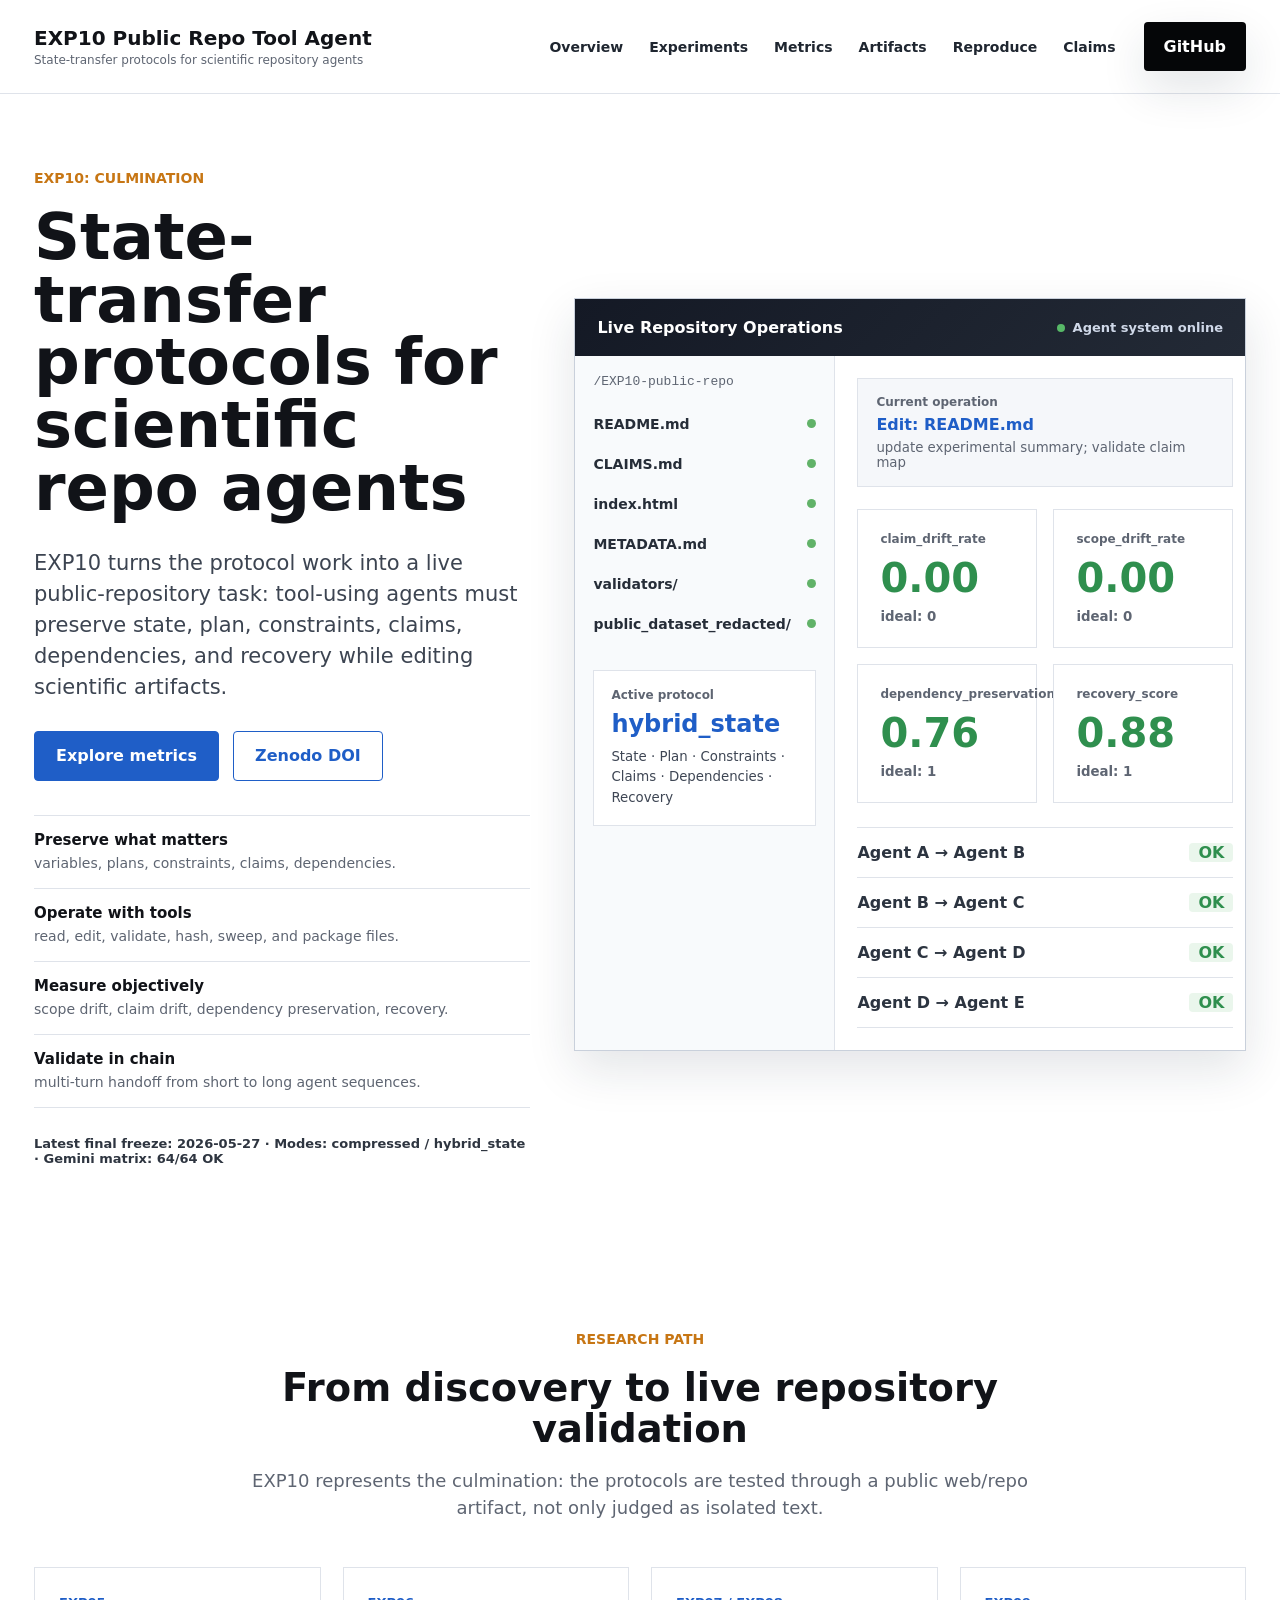
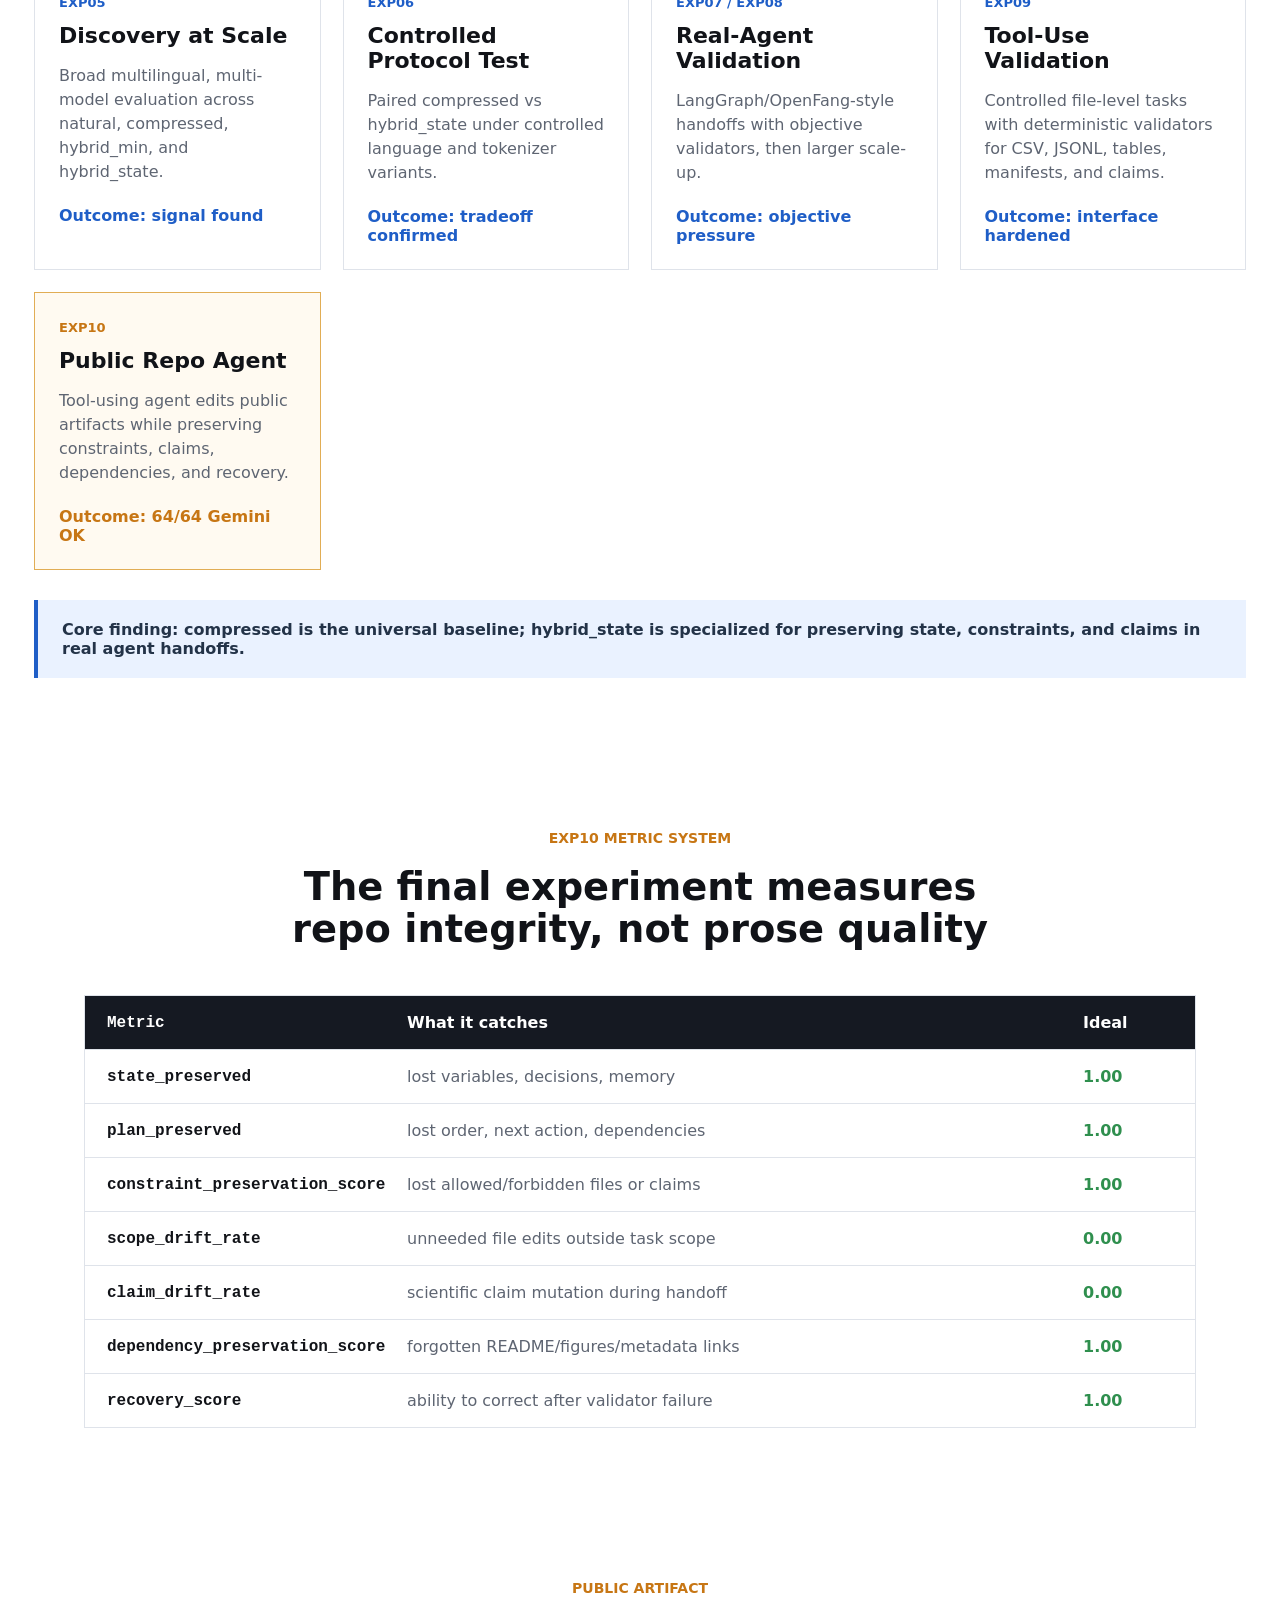
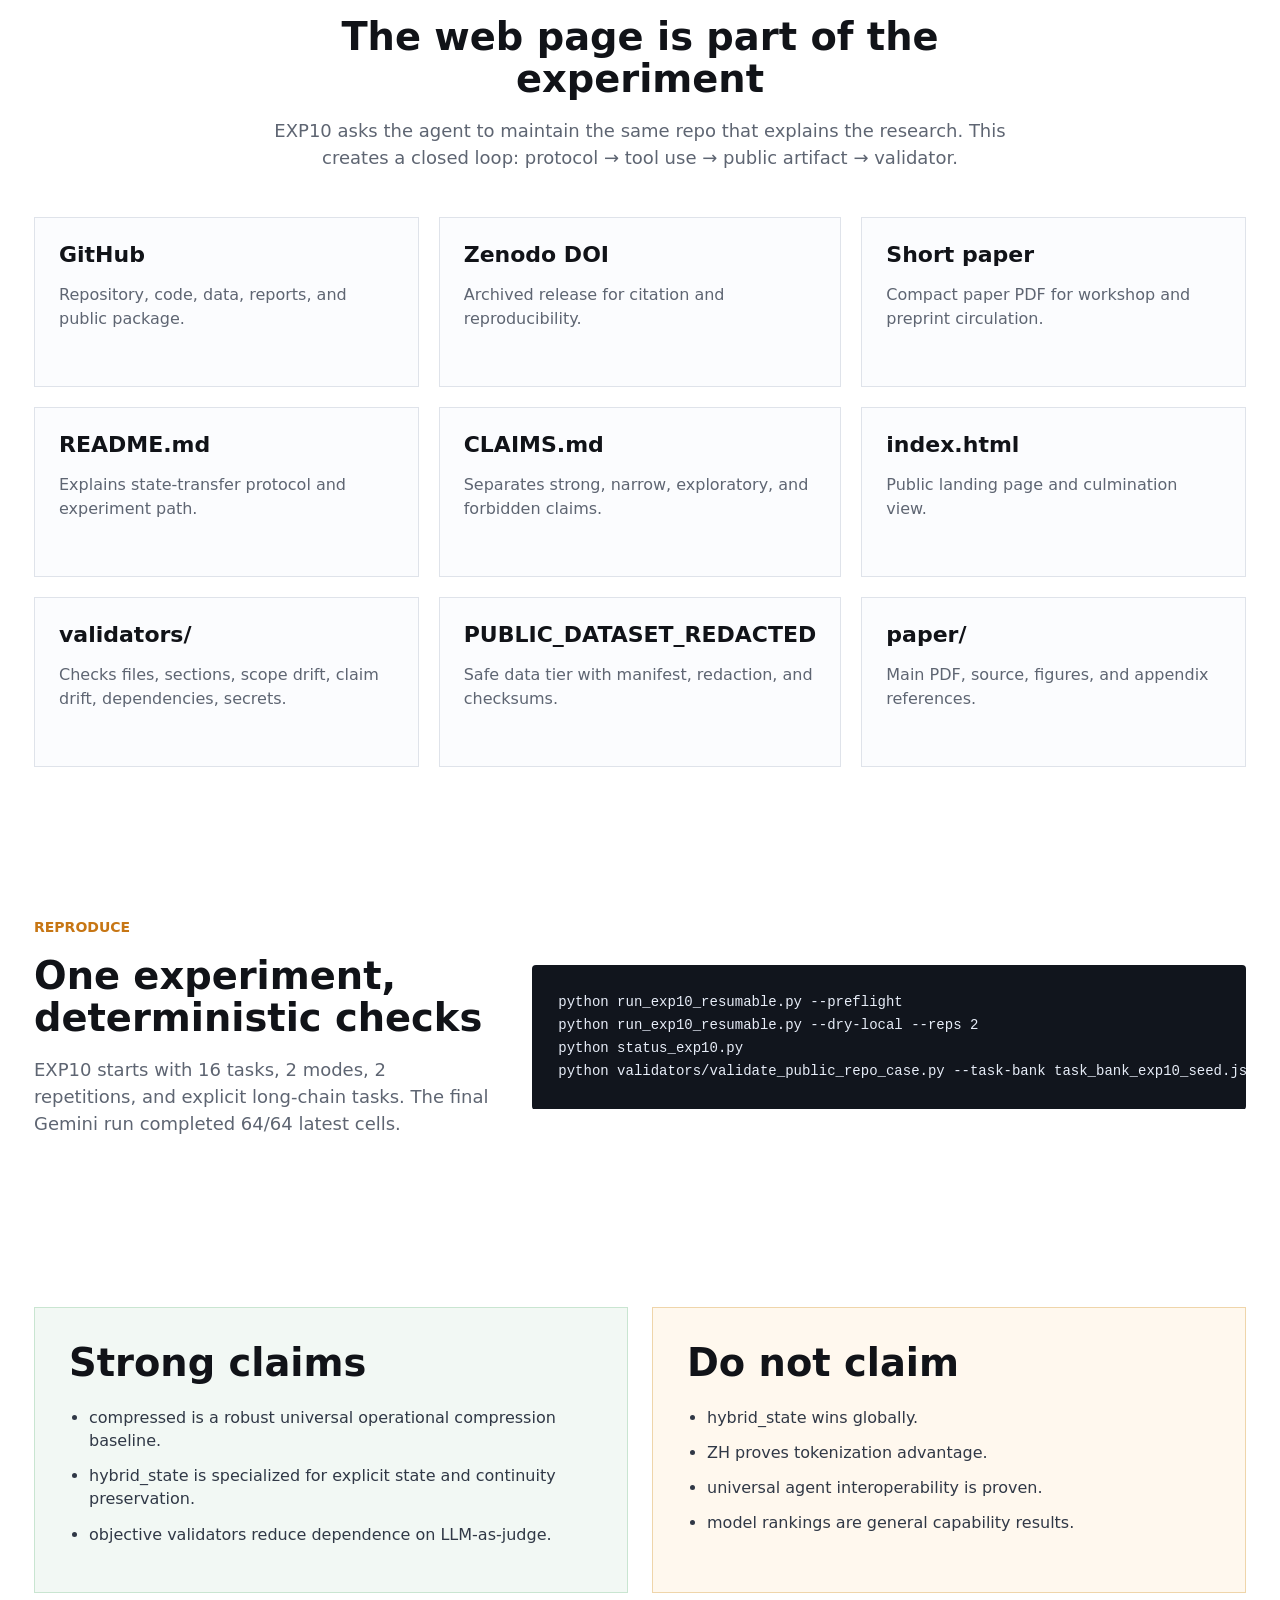
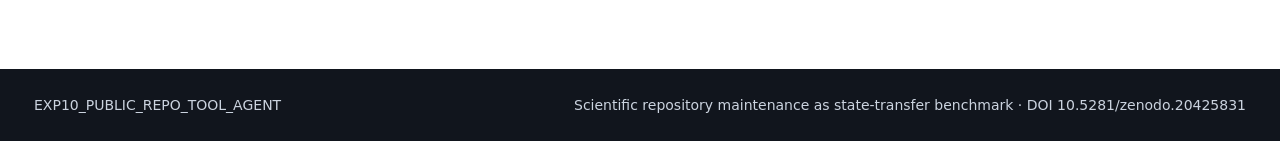
==== docs/index.html @ b6606374 "docs: publish EXP10 landing page" ====
﻿<!doctype html>
<html lang="en">
<head>
  <meta charset="utf-8">
  <meta name="viewport" content="width=device-width, initial-scale=1">
  <title>State-Transfer Protocols · EXP10</title>
  <link rel="stylesheet" href="styles.css">
</head>
<body>
  <header class="topbar">
    <a class="brand" href="#overview" aria-label="EXP10 home">
      <span class="brand-title">EXP10 Public Repo Tool Agent</span>
      <span class="brand-subtitle">State-transfer protocols for scientific repository agents</span>
    </a>
    <nav class="nav" aria-label="Main navigation">
      <a href="#overview">Overview</a>
      <a href="#experiments">Experiments</a>
      <a href="#metrics">Metrics</a>
      <a href="#artifacts">Artifacts</a>
      <a href="#reproduce">Reproduce</a>
      <a href="#claims">Claims</a>
    </nav>
    <a class="repo-link" href="https://github.com/DaosPath/state-transfer-protocols">GitHub</a>
  </header>

  <main>
    <section id="overview" class="hero section">
      <div class="hero-copy">
        <p class="section-label">EXP10: culmination</p>
        <h1>State-transfer protocols for scientific repo agents</h1>
        <p class="lead">
          EXP10 turns the protocol work into a live public-repository task:
          tool-using agents must preserve state, plan, constraints, claims,
          dependencies, and recovery while editing scientific artifacts.
        </p>
        <div class="hero-actions">
          <a class="button primary" href="#metrics">Explore metrics</a>
          <a class="button secondary" href="https://doi.org/10.5281/zenodo.20425831">Zenodo DOI</a>
        </div>
        <ul class="proof-list">
          <li><strong>Preserve what matters</strong><span>variables, plans, constraints, claims, dependencies.</span></li>
          <li><strong>Operate with tools</strong><span>read, edit, validate, hash, sweep, and package files.</span></li>
          <li><strong>Measure objectively</strong><span>scope drift, claim drift, dependency preservation, recovery.</span></li>
          <li><strong>Validate in chain</strong><span>multi-turn handoff from short to long agent sequences.</span></li>
        </ul>
        <p class="run-line">Latest final freeze: 2026-05-27 · Modes: compressed / hybrid_state · Gemini matrix: 64/64 OK</p>
      </div>

      <aside class="ops-panel" aria-label="Live repository operations summary">
        <div class="ops-header">
          <span>Live Repository Operations</span>
          <span class="status-dot">Agent system online</span>
        </div>
        <div class="ops-grid">
          <div class="file-tree">
            <p class="tree-root">/EXP10-public-repo</p>
            <ul>
              <li><span>README.md</span><i></i></li>
              <li><span>CLAIMS.md</span><i></i></li>
              <li><span>index.html</span><i></i></li>
              <li><span>METADATA.md</span><i></i></li>
              <li><span>validators/</span><i></i></li>
              <li><span>public_dataset_redacted/</span><i></i></li>
            </ul>
            <div class="protocol-card">
              <span>Active protocol</span>
              <strong>hybrid_state</strong>
              <small>State · Plan · Constraints · Claims · Dependencies · Recovery</small>
            </div>
          </div>
          <div class="operation-feed">
            <div class="current-op">
              <span>Current operation</span>
              <strong>Edit: README.md</strong>
              <small>update experimental summary; validate claim map</small>
            </div>
            <div class="metric-grid">
              <article>
                <span>claim_drift_rate</span>
                <strong>0.00</strong>
                <small>ideal: 0</small>
              </article>
              <article>
                <span>scope_drift_rate</span>
                <strong>0.00</strong>
                <small>ideal: 0</small>
              </article>
              <article>
                <span>dependency_preservation</span>
                <strong>0.76</strong>
                <small>ideal: 1</small>
              </article>
              <article>
                <span>recovery_score</span>
                <strong>0.88</strong>
                <small>ideal: 1</small>
              </article>
            </div>
            <div class="handoff-list">
              <div><span>Agent A → Agent B</span><b>OK</b></div>
              <div><span>Agent B → Agent C</span><b>OK</b></div>
              <div><span>Agent C → Agent D</span><b>OK</b></div>
              <div><span>Agent D → Agent E</span><b>OK</b></div>
            </div>
          </div>
        </div>
      </aside>
    </section>

    <section id="experiments" class="section journey">
      <div class="section-heading">
        <p class="section-label">Research path</p>
        <h2>From discovery to live repository validation</h2>
        <p>EXP10 represents the culmination: the protocols are tested through a public web/repo artifact, not only judged as isolated text.</p>
      </div>
      <div class="timeline">
        <article>
          <span>EXP05</span>
          <h3>Discovery at Scale</h3>
          <p>Broad multilingual, multi-model evaluation across natural, compressed, hybrid_min, and hybrid_state.</p>
          <strong>Outcome: signal found</strong>
        </article>
        <article>
          <span>EXP06</span>
          <h3>Controlled Protocol Test</h3>
          <p>Paired compressed vs hybrid_state under controlled language and tokenizer variants.</p>
          <strong>Outcome: tradeoff confirmed</strong>
        </article>
        <article>
          <span>EXP07 / EXP08</span>
          <h3>Real-Agent Validation</h3>
          <p>LangGraph/OpenFang-style handoffs with objective validators, then larger scale-up.</p>
          <strong>Outcome: objective pressure</strong>
        </article>
        <article>
          <span>EXP09</span>
          <h3>Tool-Use Validation</h3>
          <p>Controlled file-level tasks with deterministic validators for CSV, JSONL, tables, manifests, and claims.</p>
          <strong>Outcome: interface hardened</strong>
        </article>
        <article class="highlight">
          <span>EXP10</span>
          <h3>Public Repo Agent</h3>
          <p>Tool-using agent edits public artifacts while preserving constraints, claims, dependencies, and recovery.</p>
          <strong>Outcome: 64/64 Gemini OK</strong>
        </article>
      </div>
      <p class="core-finding">Core finding: compressed is the universal baseline; hybrid_state is specialized for preserving state, constraints, and claims in real agent handoffs.</p>
    </section>

    <section id="metrics" class="section metrics-section">
      <div class="section-heading narrow">
        <p class="section-label">EXP10 metric system</p>
        <h2>The final experiment measures repo integrity, not prose quality</h2>
      </div>
      <div class="metrics-table" role="table" aria-label="EXP10 metrics">
        <div class="row header" role="row">
          <span>Metric</span><span>What it catches</span><span>Ideal</span>
        </div>
        <div class="row"><span>state_preserved</span><span>lost variables, decisions, memory</span><span>1.00</span></div>
        <div class="row"><span>plan_preserved</span><span>lost order, next action, dependencies</span><span>1.00</span></div>
        <div class="row"><span>constraint_preservation_score</span><span>lost allowed/forbidden files or claims</span><span>1.00</span></div>
        <div class="row"><span>scope_drift_rate</span><span>unneeded file edits outside task scope</span><span>0.00</span></div>
        <div class="row"><span>claim_drift_rate</span><span>scientific claim mutation during handoff</span><span>0.00</span></div>
        <div class="row"><span>dependency_preservation_score</span><span>forgotten README/figures/metadata links</span><span>1.00</span></div>
        <div class="row"><span>recovery_score</span><span>ability to correct after validator failure</span><span>1.00</span></div>
      </div>
    </section>

    <section id="artifacts" class="section artifacts">
      <div class="section-heading narrow">
        <p class="section-label">Public artifact</p>
        <h2>The web page is part of the experiment</h2>
        <p>EXP10 asks the agent to maintain the same repo that explains the research. This creates a closed loop: protocol → tool use → public artifact → validator.</p>
      </div>
      <div class="artifact-grid">
        <article><h3>GitHub</h3><p><a href="https://github.com/DaosPath/state-transfer-protocols">Repository, code, data, reports, and public package.</a></p></article>
        <article><h3>Zenodo DOI</h3><p><a href="https://doi.org/10.5281/zenodo.20425831">Archived release for citation and reproducibility.</a></p></article>
        <article><h3>Short paper</h3><p><a href="https://github.com/DaosPath/state-transfer-protocols/blob/main/paper_short/state_transfer_protocols_short_paper.pdf">Compact paper PDF for workshop and preprint circulation.</a></p></article>
        <article><h3>README.md</h3><p>Explains state-transfer protocol and experiment path.</p></article>
        <article><h3>CLAIMS.md</h3><p>Separates strong, narrow, exploratory, and forbidden claims.</p></article>
        <article><h3>index.html</h3><p>Public landing page and culmination view.</p></article>
        <article><h3>validators/</h3><p>Checks files, sections, scope drift, claim drift, dependencies, secrets.</p></article>
        <article><h3>PUBLIC_DATASET_REDACTED</h3><p>Safe data tier with manifest, redaction, and checksums.</p></article>
        <article><h3>paper/</h3><p>Main PDF, source, figures, and appendix references.</p></article>
      </div>
    </section>

    <section id="reproduce" class="section reproduce">
      <div>
        <p class="section-label">Reproduce</p>
        <h2>One experiment, deterministic checks</h2>
        <p>EXP10 starts with 16 tasks, 2 modes, 2 repetitions, and explicit long-chain tasks. The final Gemini run completed 64/64 latest cells.</p>
      </div>
      <pre><code>python run_exp10_resumable.py --preflight
python run_exp10_resumable.py --dry-local --reps 2
python status_exp10.py
python validators/validate_public_repo_case.py --task-bank task_bank_exp10_seed.jsonl --task-id T001 --repo workspace_runs/T001__hybrid_state__rep1</code></pre>
    </section>

    <section id="claims" class="section claims">
      <div class="claim-column strong">
        <h2>Strong claims</h2>
        <ul>
          <li>compressed is a robust universal operational compression baseline.</li>
          <li>hybrid_state is specialized for explicit state and continuity preservation.</li>
          <li>objective validators reduce dependence on LLM-as-judge.</li>
        </ul>
      </div>
      <div class="claim-column careful">
        <h2>Do not claim</h2>
        <ul>
          <li>hybrid_state wins globally.</li>
          <li>ZH proves tokenization advantage.</li>
          <li>universal agent interoperability is proven.</li>
          <li>model rankings are general capability results.</li>
        </ul>
      </div>
    </section>
  </main>

  <footer class="footer">
    <span>EXP10_PUBLIC_REPO_TOOL_AGENT</span>
    <span>Scientific repository maintenance as state-transfer benchmark · DOI 10.5281/zenodo.20425831</span>
  </footer>
</body>
</html>
---- docs/styles.css ----
:root {
  --bg: #ffffff;
  --ink: #111318;
  --muted: #5e6572;
  --line: #dfe3ea;
  --soft: #f5f7fa;
  --blue: #1f5ec7;
  --blue-soft: #eaf2ff;
  --green: #2f8f4e;
  --amber: #c77614;
  --dark: #151922;
  --shadow: 0 18px 45px rgba(28, 39, 58, .12);
}

* { box-sizing: border-box; }

html { scroll-behavior: smooth; }

body {
  margin: 0;
  color: var(--ink);
  background: var(--bg);
  font-family: Inter, ui-sans-serif, system-ui, -apple-system, BlinkMacSystemFont, "Segoe UI", sans-serif;
}

a { color: inherit; text-decoration: none; }

.topbar {
  position: sticky;
  top: 0;
  z-index: 20;
  display: flex;
  align-items: center;
  gap: 28px;
  min-height: 74px;
  padding: 14px 34px;
  background: rgba(255, 255, 255, .94);
  border-bottom: 1px solid var(--line);
  backdrop-filter: blur(16px);
}

.brand { min-width: 310px; }
.brand-title { display: block; font-weight: 800; font-size: 20px; letter-spacing: 0; }
.brand-subtitle { display: block; color: var(--muted); font-size: 12px; margin-top: 3px; }

.nav {
  display: flex;
  gap: 26px;
  align-items: center;
  margin-left: auto;
  color: #1f2630;
  font-size: 14px;
  font-weight: 650;
}

.nav a { padding: 25px 0 22px; border-bottom: 2px solid transparent; }
.nav a:hover { color: var(--blue); border-bottom-color: var(--blue); }

.repo-link {
  padding: 15px 20px;
  background: #050608;
  color: #fff;
  font-weight: 750;
  border-radius: 4px;
  box-shadow: var(--shadow);
}

.section {
  padding: 76px 34px;
  max-width: 1480px;
  margin: 0 auto;
}

.hero {
  display: grid;
  grid-template-columns: minmax(360px, .85fr) minmax(620px, 1.15fr);
  gap: 44px;
  align-items: center;
  min-height: calc(100vh - 74px);
}

.section-label {
  margin: 0 0 20px;
  color: var(--amber);
  text-transform: uppercase;
  font-size: 14px;
  font-weight: 850;
}

h1, h2, h3, p { letter-spacing: 0; }

h1 {
  margin: 0;
  max-width: 650px;
  font-size: clamp(44px, 5vw, 76px);
  line-height: .98;
  font-weight: 880;
}

h2 {
  margin: 0;
  font-size: clamp(31px, 3vw, 46px);
  line-height: 1.08;
}

h3 { margin: 0; font-size: 22px; }

.lead {
  max-width: 680px;
  margin: 28px 0 28px;
  font-size: 21px;
  line-height: 1.48;
  color: #3c4451;
}

.lead strong, .lead a { color: var(--blue); }

.hero-actions { display: flex; gap: 14px; flex-wrap: wrap; margin-bottom: 34px; }

.button {
  display: inline-flex;
  min-height: 50px;
  align-items: center;
  justify-content: center;
  padding: 0 21px;
  border-radius: 4px;
  font-weight: 800;
  border: 1px solid var(--blue);
}

.button.primary { background: var(--blue); color: white; }
.button.secondary { background: white; color: var(--blue); }

.proof-list {
  list-style: none;
  padding: 0;
  margin: 0;
  max-width: 580px;
  border-top: 1px solid var(--line);
}

.proof-list li {
  display: grid;
  gap: 5px;
  padding: 15px 0;
  border-bottom: 1px solid var(--line);
}

.proof-list strong { font-size: 15px; }
.proof-list span { color: var(--muted); font-size: 14px; line-height: 1.35; }

.run-line { margin-top: 28px; color: #2e3540; font-size: 13px; font-weight: 700; }

.ops-panel {
  border: 1px solid #c9d0db;
  background: white;
  box-shadow: var(--shadow);
}

.ops-header {
  display: flex;
  align-items: center;
  justify-content: space-between;
  padding: 19px 22px;
  background: linear-gradient(135deg, #141925, #232a36);
  color: white;
  font-weight: 800;
}

.status-dot {
  position: relative;
  color: #cfd8e8;
  font-size: 13px;
  font-weight: 650;
}

.status-dot::before {
  content: "";
  display: inline-block;
  width: 8px;
  height: 8px;
  margin-right: 8px;
  border-radius: 50%;
  background: #57b867;
}

.ops-grid {
  display: grid;
  grid-template-columns: 260px 1fr;
  min-height: 650px;
}

.file-tree {
  padding: 18px;
  background: #f8fafc;
  border-right: 1px solid var(--line);
}

.tree-root { margin: 0 0 15px; color: var(--muted); font-family: ui-monospace, SFMono-Regular, Consolas, monospace; font-size: 13px; }

.file-tree ul { list-style: none; padding: 0; margin: 0; }
.file-tree li {
  display: flex;
  justify-content: space-between;
  align-items: center;
  padding: 12px 0;
  color: #262d38;
  font-weight: 700;
  font-size: 14px;
}

.file-tree i {
  width: 9px;
  height: 9px;
  border-radius: 50%;
  background: #61b268;
}

.protocol-card {
  margin-top: 26px;
  padding: 17px;
  border: 1px solid var(--line);
  background: white;
}

.protocol-card span, .current-op span, .metric-grid span {
  display: block;
  color: var(--muted);
  font-size: 12px;
  font-weight: 800;
}

.protocol-card strong {
  display: block;
  margin: 8px 0;
  color: var(--blue);
  font-size: 24px;
}

.protocol-card small { color: #3e4654; line-height: 1.4; }

.operation-feed { padding: 22px; }

.current-op {
  padding: 16px 18px;
  background: var(--soft);
  border: 1px solid var(--line);
}

.current-op strong { display: block; margin-top: 6px; color: var(--blue); }
.current-op small { display: block; margin-top: 6px; color: var(--muted); }

.metric-grid {
  display: grid;
  grid-template-columns: repeat(2, minmax(180px, 1fr));
  gap: 16px;
  margin-top: 22px;
}

.metric-grid article {
  padding: 22px;
  border: 1px solid var(--line);
  background: white;
}

.metric-grid strong {
  display: block;
  margin: 12px 0 8px;
  color: var(--green);
  font-size: 40px;
  line-height: 1;
}

.metric-grid strong.amber { color: var(--amber); }
.metric-grid small { color: var(--muted); font-weight: 650; }

.handoff-list {
  margin-top: 24px;
  border-top: 1px solid var(--line);
}

.handoff-list div {
  display: flex;
  justify-content: space-between;
  padding: 15px 0;
  border-bottom: 1px solid var(--line);
  color: #2c3440;
  font-weight: 700;
}

.handoff-list b {
  min-width: 44px;
  text-align: center;
  color: var(--green);
  background: #eaf6ec;
  border-radius: 4px;
}

.section-heading {
  max-width: 840px;
  margin: 0 auto 46px;
  text-align: center;
}

.section-heading p:not(.section-label) {
  color: var(--muted);
  font-size: 18px;
  line-height: 1.5;
}

.section-heading.narrow { max-width: 760px; }

.timeline {
  display: grid;
  grid-template-columns: repeat(4, 1fr);
  gap: 22px;
}

.timeline article, .artifact-grid article {
  min-height: 245px;
  padding: 24px;
  border: 1px solid var(--line);
  background: white;
}

.timeline article.highlight {
  border-color: #e1ad55;
  background: #fffaf1;
}

.timeline span {
  color: var(--blue);
  font-size: 13px;
  font-weight: 900;
}

.timeline article.highlight span { color: var(--amber); }
.timeline h3 { margin-top: 12px; }
.timeline p { color: var(--muted); line-height: 1.5; }
.timeline strong { display: block; margin-top: 22px; color: var(--blue); }
.timeline .highlight strong { color: var(--amber); }

.core-finding {
  margin: 30px 0 0;
  padding: 20px 24px;
  background: var(--blue-soft);
  border-left: 4px solid var(--blue);
  color: #233348;
  font-weight: 700;
}

.metrics-section { max-width: 1180px; }

.metrics-table {
  border: 1px solid var(--line);
  background: white;
}

.row {
  display: grid;
  grid-template-columns: 280px 1fr 90px;
  gap: 20px;
  padding: 17px 22px;
  border-bottom: 1px solid var(--line);
  align-items: center;
}

.row:last-child { border-bottom: 0; }
.row.header { background: #151922; color: white; font-weight: 850; }
.row span:first-child { font-family: ui-monospace, SFMono-Regular, Consolas, monospace; font-weight: 800; }
.row:not(.header) span:nth-child(2) { color: var(--muted); }
.row:not(.header) span:last-child { color: var(--green); font-weight: 900; }

.artifact-grid {
  display: grid;
  grid-template-columns: repeat(3, 1fr);
  gap: 20px;
}

.artifact-grid article { min-height: 170px; background: #fbfcfe; }
.artifact-grid p { color: var(--muted); line-height: 1.5; }

.reproduce {
  display: grid;
  grid-template-columns: .78fr 1.22fr;
  gap: 42px;
  align-items: center;
}

.reproduce p:not(.section-label) {
  color: var(--muted);
  font-size: 18px;
  line-height: 1.5;
}

pre {
  margin: 0;
  padding: 26px;
  overflow: auto;
  background: #11151d;
  color: #e7edf8;
  border-radius: 4px;
  font-size: 14px;
  line-height: 1.65;
}

.claims {
  display: grid;
  grid-template-columns: 1fr 1fr;
  gap: 24px;
}

.claim-column {
  padding: 34px;
  border: 1px solid var(--line);
}

.claim-column.strong { background: #f2f8f4; border-color: #c9e5d1; }
.claim-column.careful { background: #fff8ee; border-color: #efd5aa; }

.claim-column ul { margin: 22px 0 0; padding-left: 20px; }
.claim-column li { margin: 12px 0; color: #303846; line-height: 1.45; }

.footer {
  display: flex;
  justify-content: space-between;
  gap: 20px;
  padding: 28px 34px;
  color: #cbd3df;
  background: #11151d;
  font-size: 14px;
}

@media (max-width: 1100px) {
  .nav { display: none; }
  .hero, .reproduce, .claims { grid-template-columns: 1fr; }
  .ops-grid { grid-template-columns: 1fr; }
  .file-tree { border-right: 0; border-bottom: 1px solid var(--line); }
  .timeline, .artifact-grid { grid-template-columns: repeat(2, 1fr); }
}

@media (max-width: 720px) {
  .topbar { align-items: flex-start; padding: 14px 18px; }
  .brand { min-width: 0; }
  .repo-link { display: none; }
  .section { padding: 56px 18px; }
  h1 { font-size: 43px; }
  .lead { font-size: 18px; }
  .metric-grid, .timeline, .artifact-grid { grid-template-columns: 1fr; }
  .row { grid-template-columns: 1fr; gap: 6px; }
  .footer { flex-direction: column; }
}
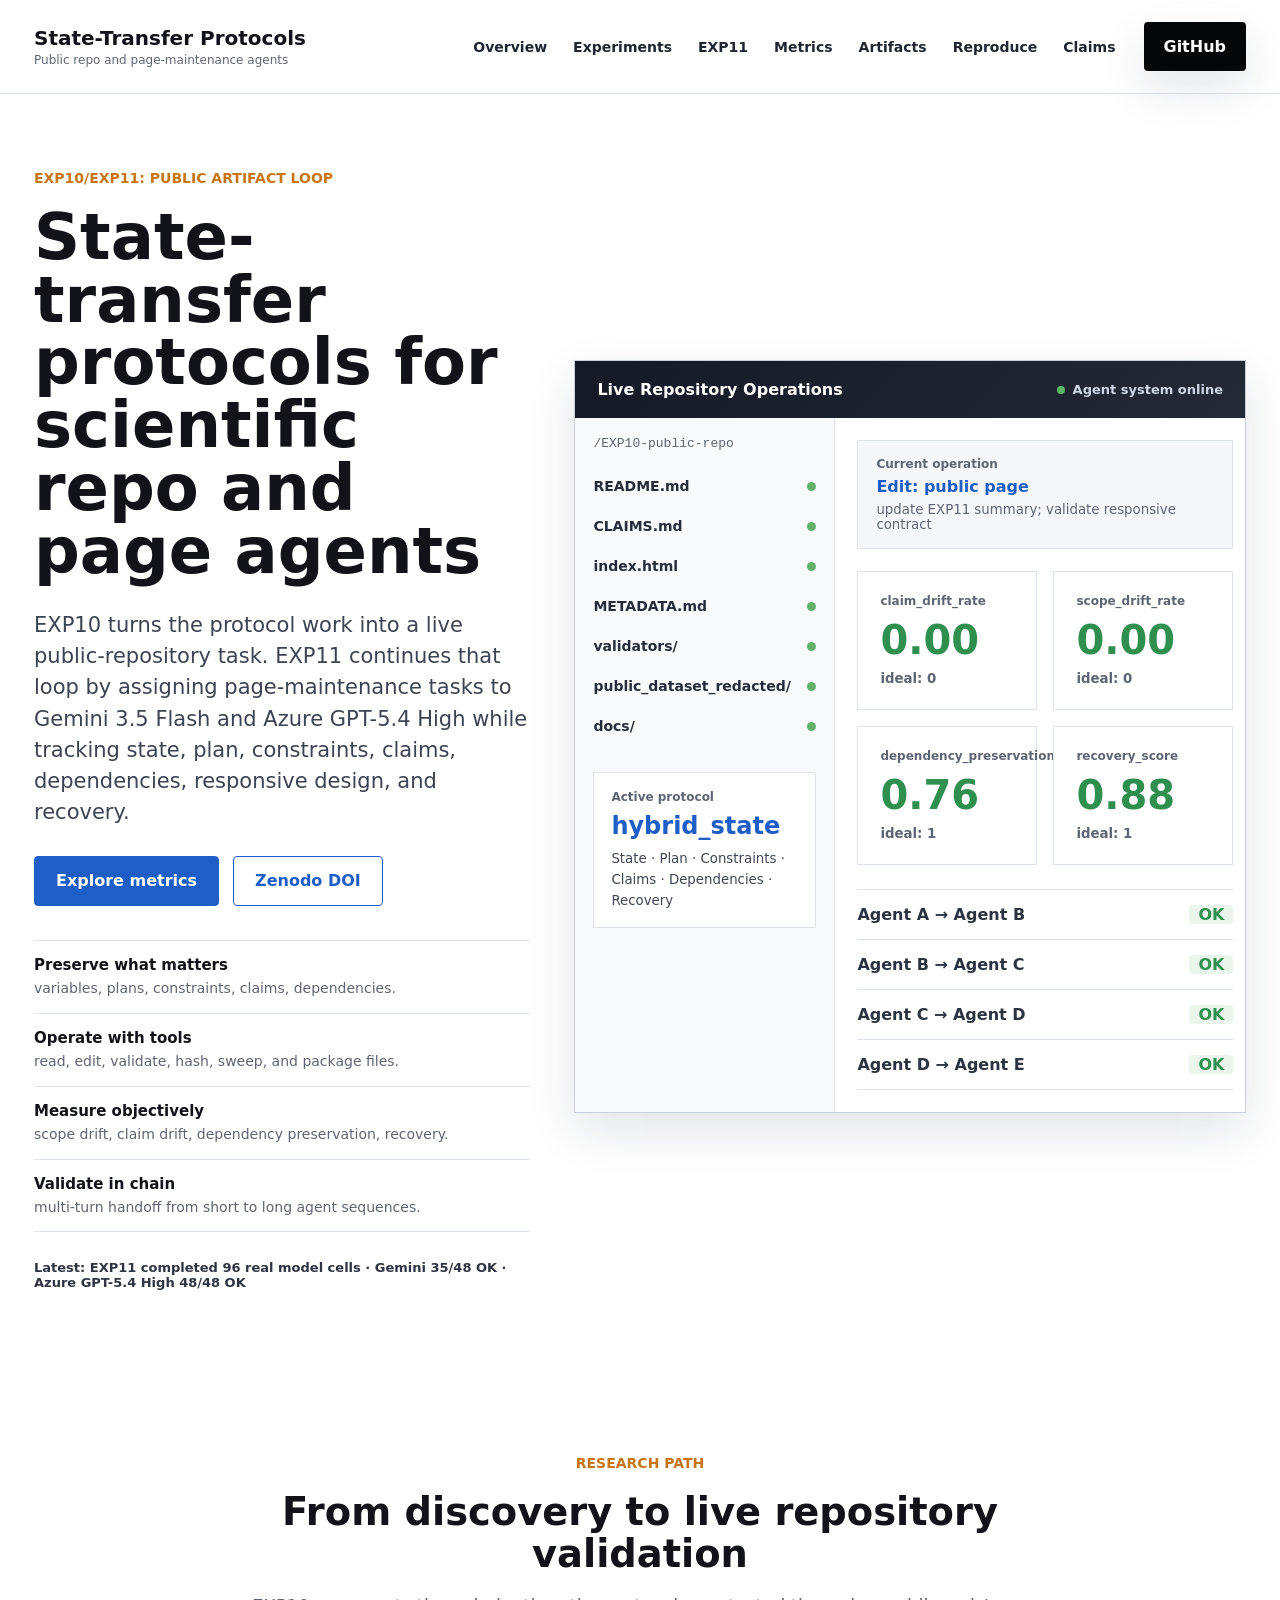
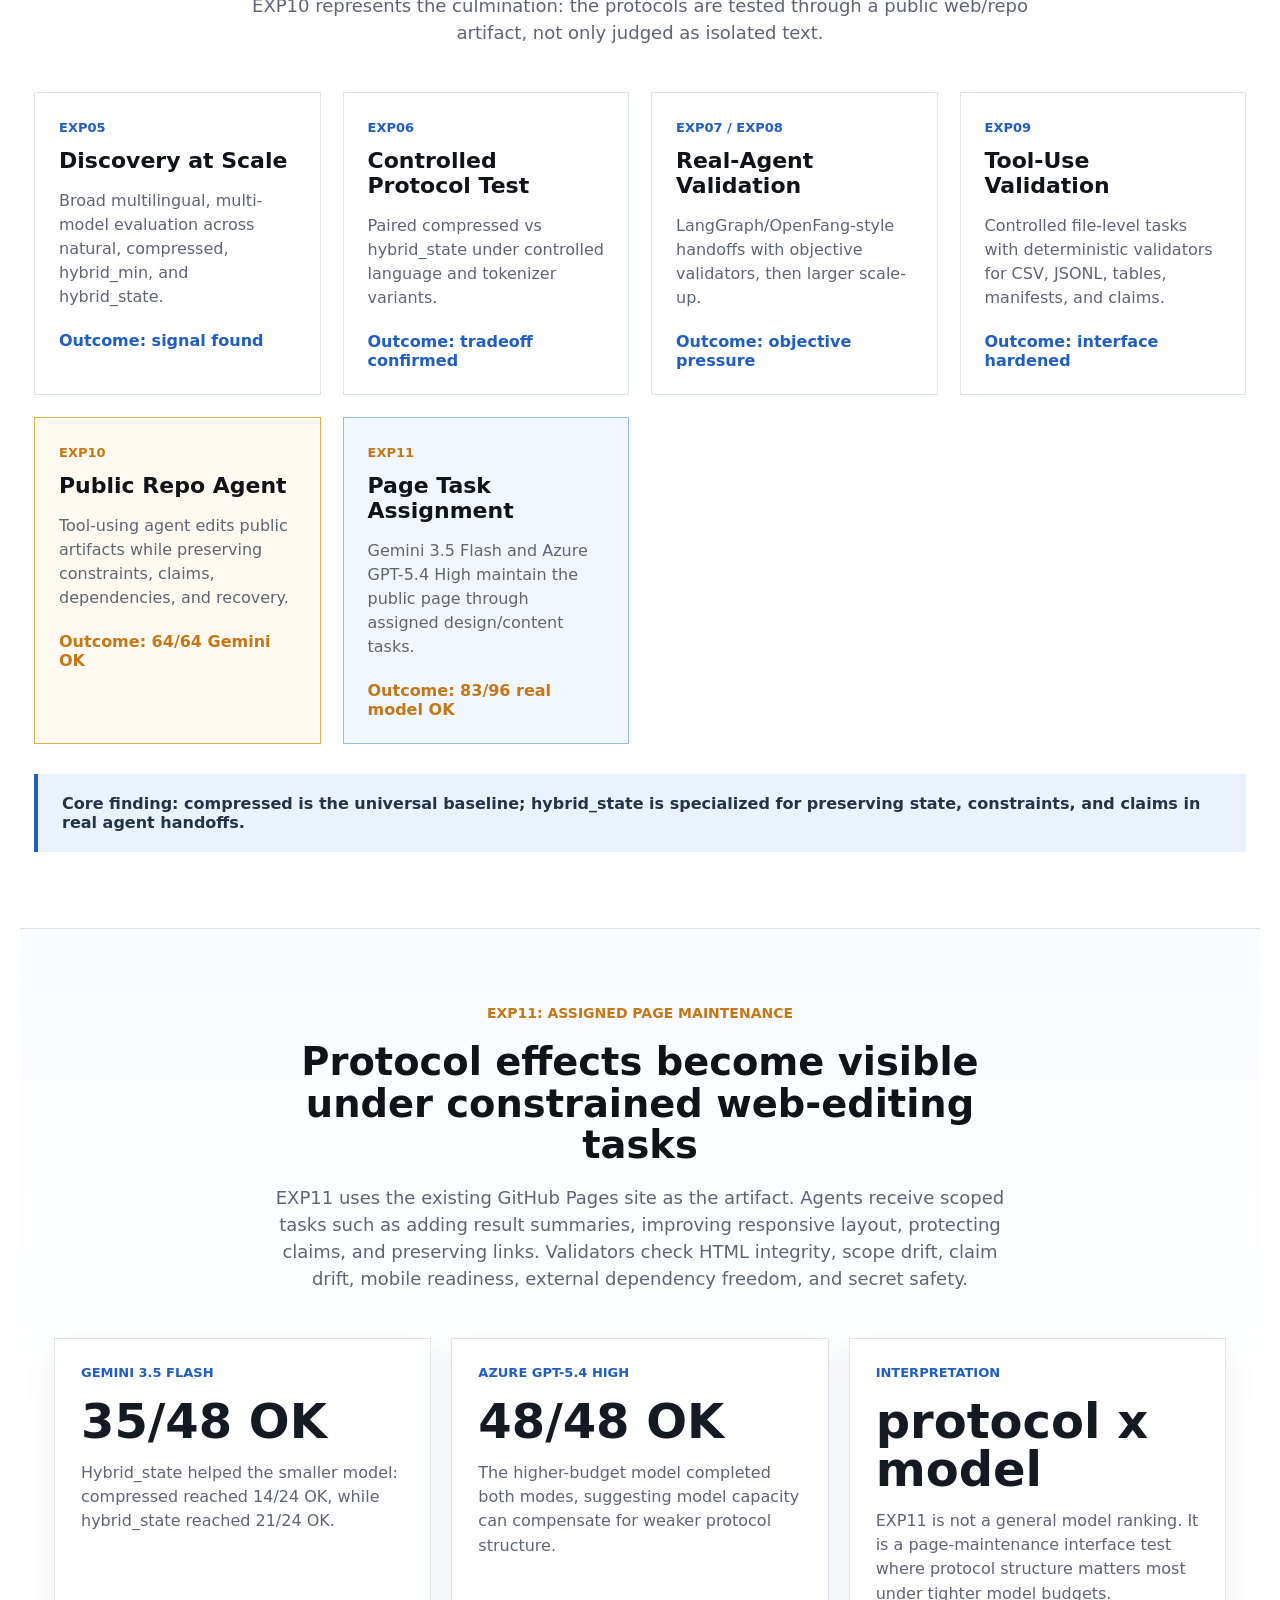
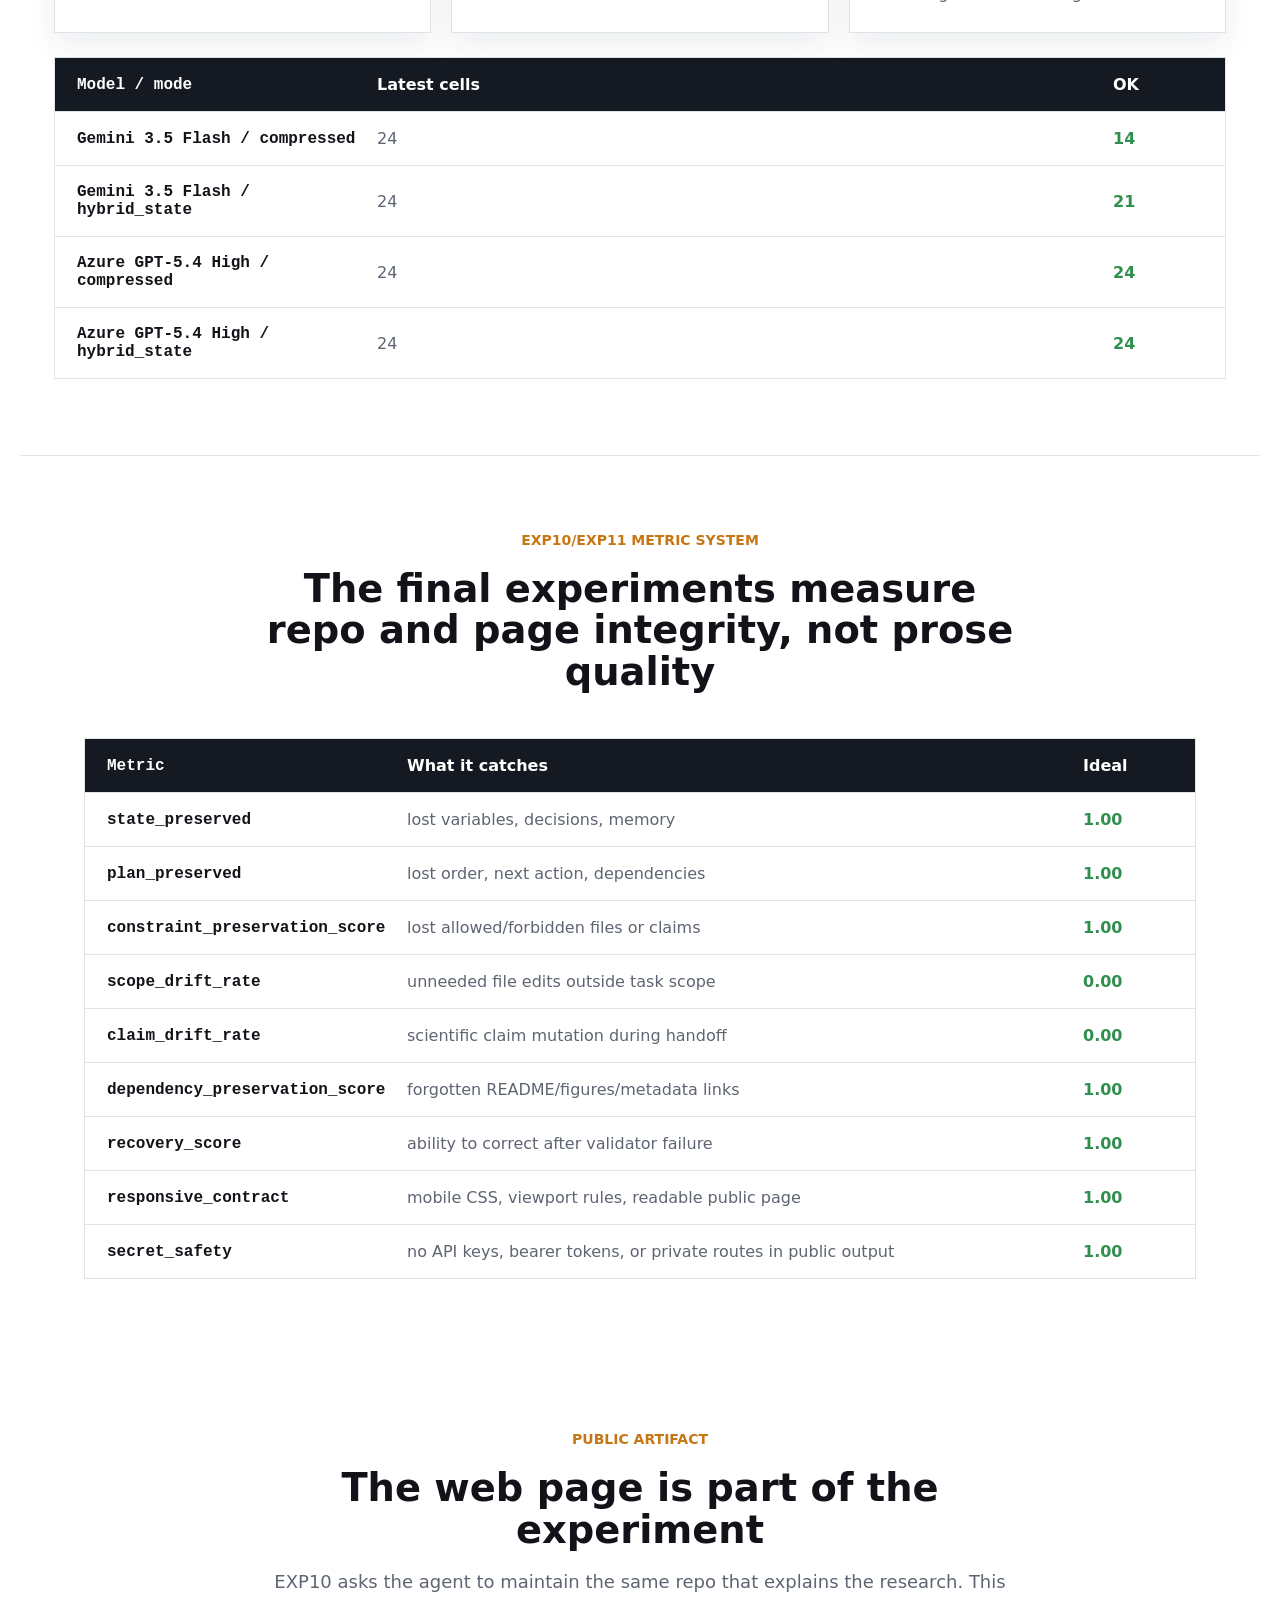
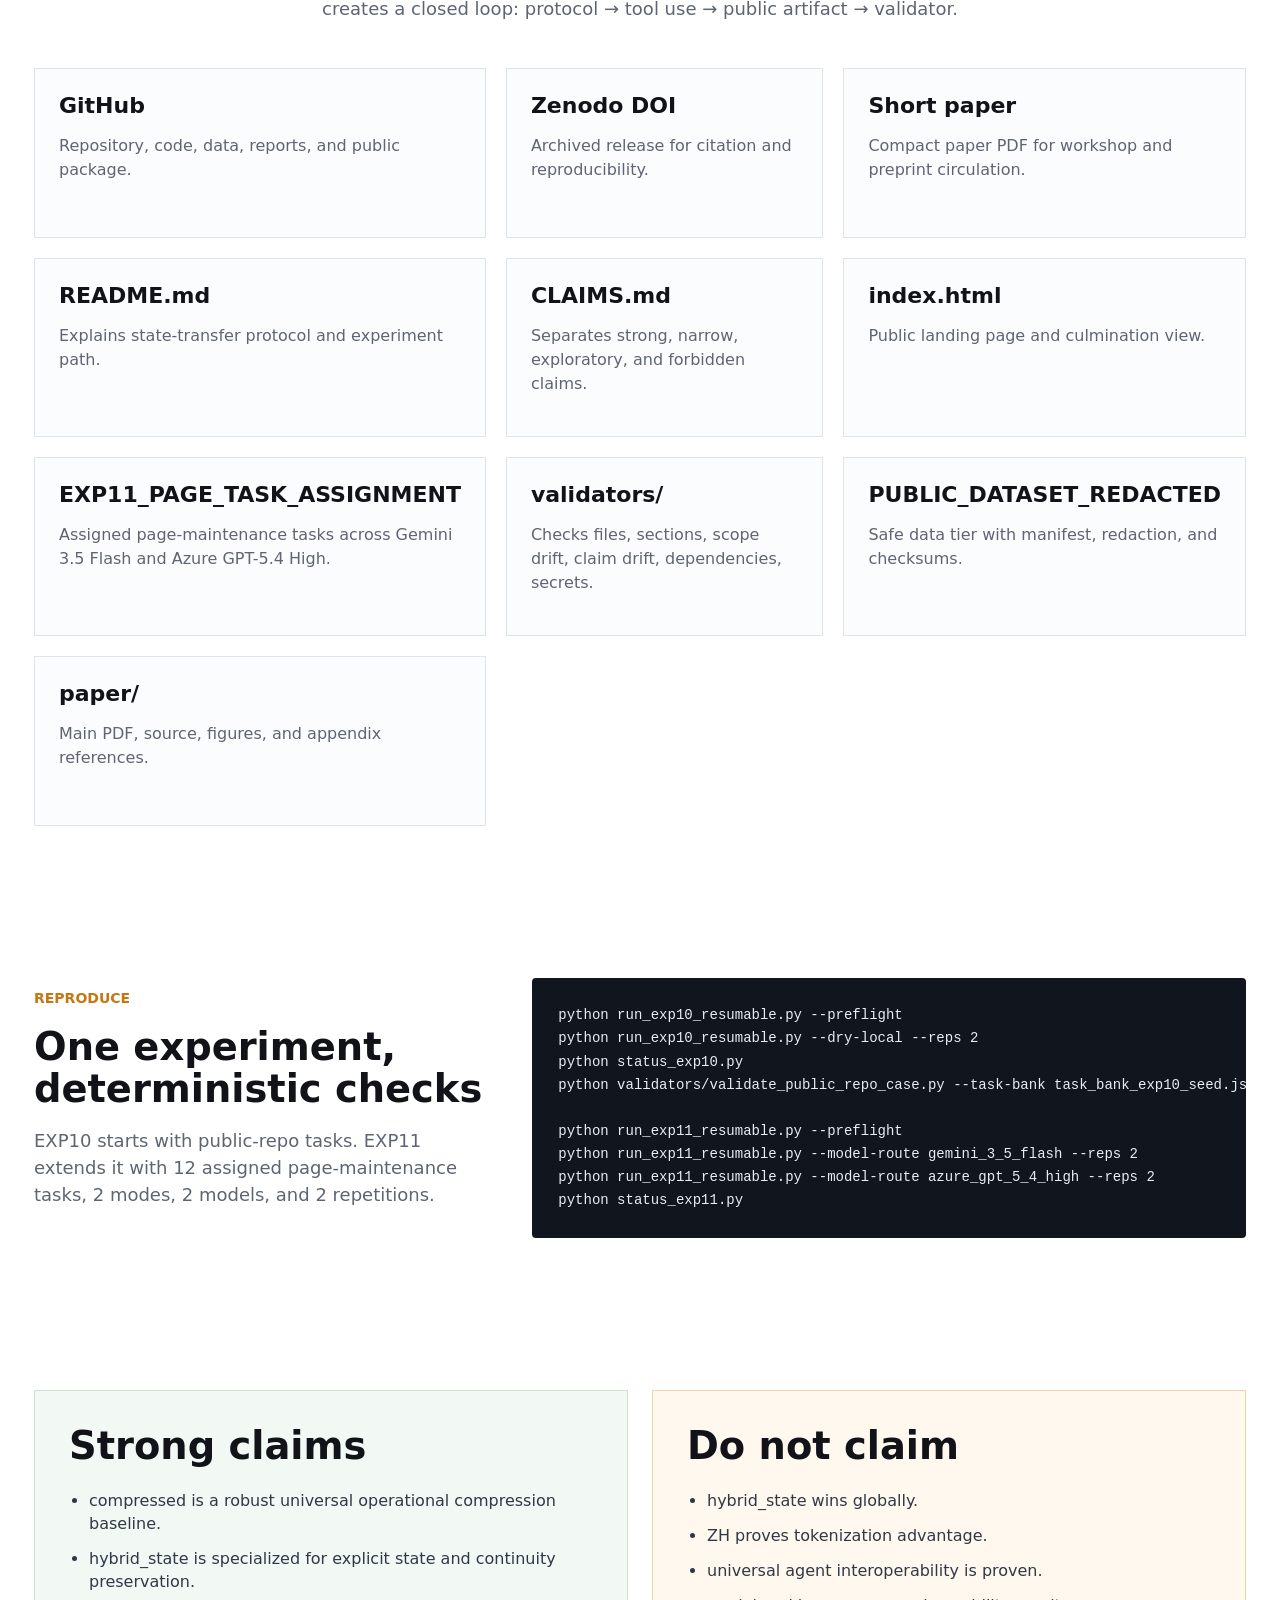
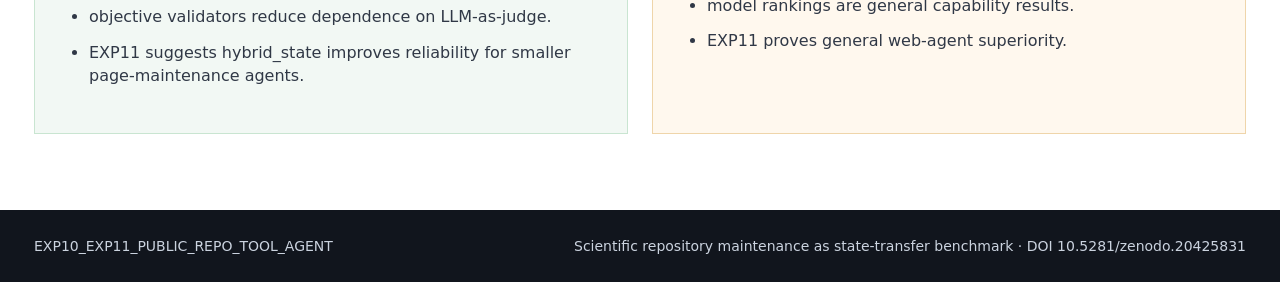
==== commit a58e5987: "docs: update public page with EXP11 results" ====
--- a/docs/index.html
+++ b/docs/index.html
@@ -3,18 +3,19 @@
 <head>
   <meta charset="utf-8">
   <meta name="viewport" content="width=device-width, initial-scale=1">
-  <title>State-Transfer Protocols · EXP10</title>
+  <title>State-Transfer Protocols · EXP10/EXP11</title>
   <link rel="stylesheet" href="styles.css">
 </head>
 <body>
   <header class="topbar">
-    <a class="brand" href="#overview" aria-label="EXP10 home">
-      <span class="brand-title">EXP10 Public Repo Tool Agent</span>
-      <span class="brand-subtitle">State-transfer protocols for scientific repository agents</span>
+    <a class="brand" href="#overview" aria-label="State-transfer protocols home">
+      <span class="brand-title">State-Transfer Protocols</span>
+      <span class="brand-subtitle">Public repo and page-maintenance agents</span>
     </a>
     <nav class="nav" aria-label="Main navigation">
       <a href="#overview">Overview</a>
       <a href="#experiments">Experiments</a>
+      <a href="#exp11">EXP11</a>
       <a href="#metrics">Metrics</a>
       <a href="#artifacts">Artifacts</a>
       <a href="#reproduce">Reproduce</a>
@@ -26,12 +27,13 @@
   <main>
     <section id="overview" class="hero section">
       <div class="hero-copy">
-        <p class="section-label">EXP10: culmination</p>
-        <h1>State-transfer protocols for scientific repo agents</h1>
+        <p class="section-label">EXP10/EXP11: public artifact loop</p>
+        <h1>State-transfer protocols for scientific repo and page agents</h1>
         <p class="lead">
-          EXP10 turns the protocol work into a live public-repository task:
-          tool-using agents must preserve state, plan, constraints, claims,
-          dependencies, and recovery while editing scientific artifacts.
+          EXP10 turns the protocol work into a live public-repository task.
+          EXP11 continues that loop by assigning page-maintenance tasks to
+          Gemini 3.5 Flash and Azure GPT-5.4 High while tracking state,
+          plan, constraints, claims, dependencies, responsive design, and recovery.
         </p>
         <div class="hero-actions">
           <a class="button primary" href="#metrics">Explore metrics</a>
@@ -43,7 +45,7 @@
           <li><strong>Measure objectively</strong><span>scope drift, claim drift, dependency preservation, recovery.</span></li>
           <li><strong>Validate in chain</strong><span>multi-turn handoff from short to long agent sequences.</span></li>
         </ul>
-        <p class="run-line">Latest final freeze: 2026-05-27 · Modes: compressed / hybrid_state · Gemini matrix: 64/64 OK</p>
+        <p class="run-line">Latest: EXP11 completed 96 real model cells · Gemini 35/48 OK · Azure GPT-5.4 High 48/48 OK</p>
       </div>
 
       <aside class="ops-panel" aria-label="Live repository operations summary">
@@ -61,6 +63,7 @@
               <li><span>METADATA.md</span><i></i></li>
               <li><span>validators/</span><i></i></li>
               <li><span>public_dataset_redacted/</span><i></i></li>
+              <li><span>docs/</span><i></i></li>
             </ul>
             <div class="protocol-card">
               <span>Active protocol</span>
@@ -71,8 +74,8 @@
           <div class="operation-feed">
             <div class="current-op">
               <span>Current operation</span>
-              <strong>Edit: README.md</strong>
-              <small>update experimental summary; validate claim map</small>
+              <strong>Edit: public page</strong>
+              <small>update EXP11 summary; validate responsive contract</small>
             </div>
             <div class="metric-grid">
               <article>
@@ -144,14 +147,60 @@
           <p>Tool-using agent edits public artifacts while preserving constraints, claims, dependencies, and recovery.</p>
           <strong>Outcome: 64/64 Gemini OK</strong>
         </article>
+        <article class="highlight blue">
+          <span>EXP11</span>
+          <h3>Page Task Assignment</h3>
+          <p>Gemini 3.5 Flash and Azure GPT-5.4 High maintain the public page through assigned design/content tasks.</p>
+          <strong>Outcome: 83/96 real model OK</strong>
+        </article>
       </div>
       <p class="core-finding">Core finding: compressed is the universal baseline; hybrid_state is specialized for preserving state, constraints, and claims in real agent handoffs.</p>
+    </section>
+
+    <section id="exp11" class="section exp11-highlight">
+      <div class="section-heading narrow">
+        <p class="section-label">EXP11: assigned page maintenance</p>
+        <h2>Protocol effects become visible under constrained web-editing tasks</h2>
+        <p>
+          EXP11 uses the existing GitHub Pages site as the artifact. Agents receive scoped tasks such as adding result summaries,
+          improving responsive layout, protecting claims, and preserving links. Validators check HTML integrity, scope drift,
+          claim drift, mobile readiness, external dependency freedom, and secret safety.
+        </p>
+      </div>
+
+      <div class="result-grid">
+        <article class="result-card">
+          <span class="result-label">Gemini 3.5 Flash</span>
+          <strong class="score">35/48 OK</strong>
+          <p>Hybrid_state helped the smaller model: compressed reached 14/24 OK, while hybrid_state reached 21/24 OK.</p>
+        </article>
+        <article class="result-card">
+          <span class="result-label">Azure GPT-5.4 High</span>
+          <strong class="score">48/48 OK</strong>
+          <p>The higher-budget model completed both modes, suggesting model capacity can compensate for weaker protocol structure.</p>
+        </article>
+        <article class="result-card">
+          <span class="result-label">Interpretation</span>
+          <strong class="score">protocol x model</strong>
+          <p>EXP11 is not a general model ranking. It is a page-maintenance interface test where protocol structure matters most under tighter model budgets.</p>
+        </article>
+      </div>
+
+      <div class="comparison-table" role="table" aria-label="EXP11 model and mode summary">
+        <div class="row header" role="row">
+          <span>Model / mode</span><span>Latest cells</span><span>OK</span>
+        </div>
+        <div class="row"><span>Gemini 3.5 Flash / compressed</span><span>24</span><span>14</span></div>
+        <div class="row"><span>Gemini 3.5 Flash / hybrid_state</span><span>24</span><span>21</span></div>
+        <div class="row"><span>Azure GPT-5.4 High / compressed</span><span>24</span><span>24</span></div>
+        <div class="row"><span>Azure GPT-5.4 High / hybrid_state</span><span>24</span><span>24</span></div>
+      </div>
     </section>
 
     <section id="metrics" class="section metrics-section">
       <div class="section-heading narrow">
-        <p class="section-label">EXP10 metric system</p>
-        <h2>The final experiment measures repo integrity, not prose quality</h2>
+        <p class="section-label">EXP10/EXP11 metric system</p>
+        <h2>The final experiments measure repo and page integrity, not prose quality</h2>
       </div>
       <div class="metrics-table" role="table" aria-label="EXP10 metrics">
         <div class="row header" role="row">
@@ -164,6 +213,8 @@
         <div class="row"><span>claim_drift_rate</span><span>scientific claim mutation during handoff</span><span>0.00</span></div>
         <div class="row"><span>dependency_preservation_score</span><span>forgotten README/figures/metadata links</span><span>1.00</span></div>
         <div class="row"><span>recovery_score</span><span>ability to correct after validator failure</span><span>1.00</span></div>
+        <div class="row"><span>responsive_contract</span><span>mobile CSS, viewport rules, readable public page</span><span>1.00</span></div>
+        <div class="row"><span>secret_safety</span><span>no API keys, bearer tokens, or private routes in public output</span><span>1.00</span></div>
       </div>
     </section>
 
@@ -180,6 +231,7 @@
         <article><h3>README.md</h3><p>Explains state-transfer protocol and experiment path.</p></article>
         <article><h3>CLAIMS.md</h3><p>Separates strong, narrow, exploratory, and forbidden claims.</p></article>
         <article><h3>index.html</h3><p>Public landing page and culmination view.</p></article>
+        <article><h3>EXP11_PAGE_TASK_ASSIGNMENT</h3><p>Assigned page-maintenance tasks across Gemini 3.5 Flash and Azure GPT-5.4 High.</p></article>
         <article><h3>validators/</h3><p>Checks files, sections, scope drift, claim drift, dependencies, secrets.</p></article>
         <article><h3>PUBLIC_DATASET_REDACTED</h3><p>Safe data tier with manifest, redaction, and checksums.</p></article>
         <article><h3>paper/</h3><p>Main PDF, source, figures, and appendix references.</p></article>
@@ -190,12 +242,17 @@
       <div>
         <p class="section-label">Reproduce</p>
         <h2>One experiment, deterministic checks</h2>
-        <p>EXP10 starts with 16 tasks, 2 modes, 2 repetitions, and explicit long-chain tasks. The final Gemini run completed 64/64 latest cells.</p>
+        <p>EXP10 starts with public-repo tasks. EXP11 extends it with 12 assigned page-maintenance tasks, 2 modes, 2 models, and 2 repetitions.</p>
       </div>
       <pre><code>python run_exp10_resumable.py --preflight
 python run_exp10_resumable.py --dry-local --reps 2
 python status_exp10.py
-python validators/validate_public_repo_case.py --task-bank task_bank_exp10_seed.jsonl --task-id T001 --repo workspace_runs/T001__hybrid_state__rep1</code></pre>
+python validators/validate_public_repo_case.py --task-bank task_bank_exp10_seed.jsonl --task-id T001 --repo workspace_runs/T001__hybrid_state__rep1
+
+python run_exp11_resumable.py --preflight
+python run_exp11_resumable.py --model-route gemini_3_5_flash --reps 2
+python run_exp11_resumable.py --model-route azure_gpt_5_4_high --reps 2
+python status_exp11.py</code></pre>
     </section>
 
     <section id="claims" class="section claims">
@@ -205,6 +262,7 @@
           <li>compressed is a robust universal operational compression baseline.</li>
           <li>hybrid_state is specialized for explicit state and continuity preservation.</li>
           <li>objective validators reduce dependence on LLM-as-judge.</li>
+          <li>EXP11 suggests hybrid_state improves reliability for smaller page-maintenance agents.</li>
         </ul>
       </div>
       <div class="claim-column careful">
@@ -214,13 +272,14 @@
           <li>ZH proves tokenization advantage.</li>
           <li>universal agent interoperability is proven.</li>
           <li>model rankings are general capability results.</li>
+          <li>EXP11 proves general web-agent superiority.</li>
         </ul>
       </div>
     </section>
   </main>
 
   <footer class="footer">
-    <span>EXP10_PUBLIC_REPO_TOOL_AGENT</span>
+    <span>EXP10_EXP11_PUBLIC_REPO_TOOL_AGENT</span>
     <span>Scientific repository maintenance as state-transfer benchmark · DOI 10.5281/zenodo.20425831</span>
   </footer>
 </body>
--- a/docs/styles.css
+++ b/docs/styles.css
@@ -328,6 +328,11 @@
   background: #fffaf1;
 }
 
+.timeline article.highlight.blue {
+  border-color: #98bbea;
+  background: #f1f7ff;
+}
+
 .timeline span {
   color: var(--blue);
   font-size: 13px;
@@ -347,6 +352,55 @@
   border-left: 4px solid var(--blue);
   color: #233348;
   font-weight: 700;
+}
+
+.exp11-highlight {
+  max-width: 1240px;
+  background: linear-gradient(180deg, #f8fbff 0%, #fff 42%);
+  border-top: 1px solid var(--line);
+  border-bottom: 1px solid var(--line);
+}
+
+.result-grid {
+  display: grid;
+  grid-template-columns: repeat(3, 1fr);
+  gap: 20px;
+  margin-bottom: 24px;
+}
+
+.result-card {
+  min-height: 240px;
+  padding: 26px;
+  border: 1px solid var(--line);
+  background: white;
+  box-shadow: 0 12px 28px rgba(28, 39, 58, .08);
+}
+
+.result-label {
+  display: block;
+  color: var(--blue);
+  font-size: 13px;
+  font-weight: 900;
+  text-transform: uppercase;
+}
+
+.score {
+  display: block;
+  margin: 17px 0 16px;
+  color: var(--dark);
+  font-size: clamp(30px, 4vw, 48px);
+  line-height: 1;
+}
+
+.result-card p {
+  margin: 0;
+  color: var(--muted);
+  line-height: 1.52;
+}
+
+.comparison-table {
+  border: 1px solid var(--line);
+  background: white;
 }
 
 .metrics-section { max-width: 1180px; }
@@ -432,11 +486,20 @@
 }
 
 @media (max-width: 1100px) {
-  .nav { display: none; }
+  .topbar { flex-wrap: wrap; gap: 16px; }
+  .nav {
+    order: 3;
+    width: 100%;
+    margin-left: 0;
+    overflow-x: auto;
+    gap: 18px;
+  }
+  .nav a { padding: 8px 0 10px; white-space: nowrap; }
   .hero, .reproduce, .claims { grid-template-columns: 1fr; }
   .ops-grid { grid-template-columns: 1fr; }
   .file-tree { border-right: 0; border-bottom: 1px solid var(--line); }
-  .timeline, .artifact-grid { grid-template-columns: repeat(2, 1fr); }
+  .timeline, .artifact-grid, .result-grid { grid-template-columns: repeat(2, 1fr); }
+  .hero { min-height: auto; }
 }
 
 @media (max-width: 720px) {
@@ -446,7 +509,11 @@
   .section { padding: 56px 18px; }
   h1 { font-size: 43px; }
   .lead { font-size: 18px; }
-  .metric-grid, .timeline, .artifact-grid { grid-template-columns: 1fr; }
+  .hero-actions { flex-direction: column; align-items: stretch; }
+  .button { width: 100%; }
+  .metric-grid, .timeline, .artifact-grid, .result-grid { grid-template-columns: 1fr; }
   .row { grid-template-columns: 1fr; gap: 6px; }
+  .ops-header, .handoff-list div { align-items: flex-start; flex-direction: column; gap: 8px; }
+  .result-card { min-height: 0; }
   .footer { flex-direction: column; }
 }
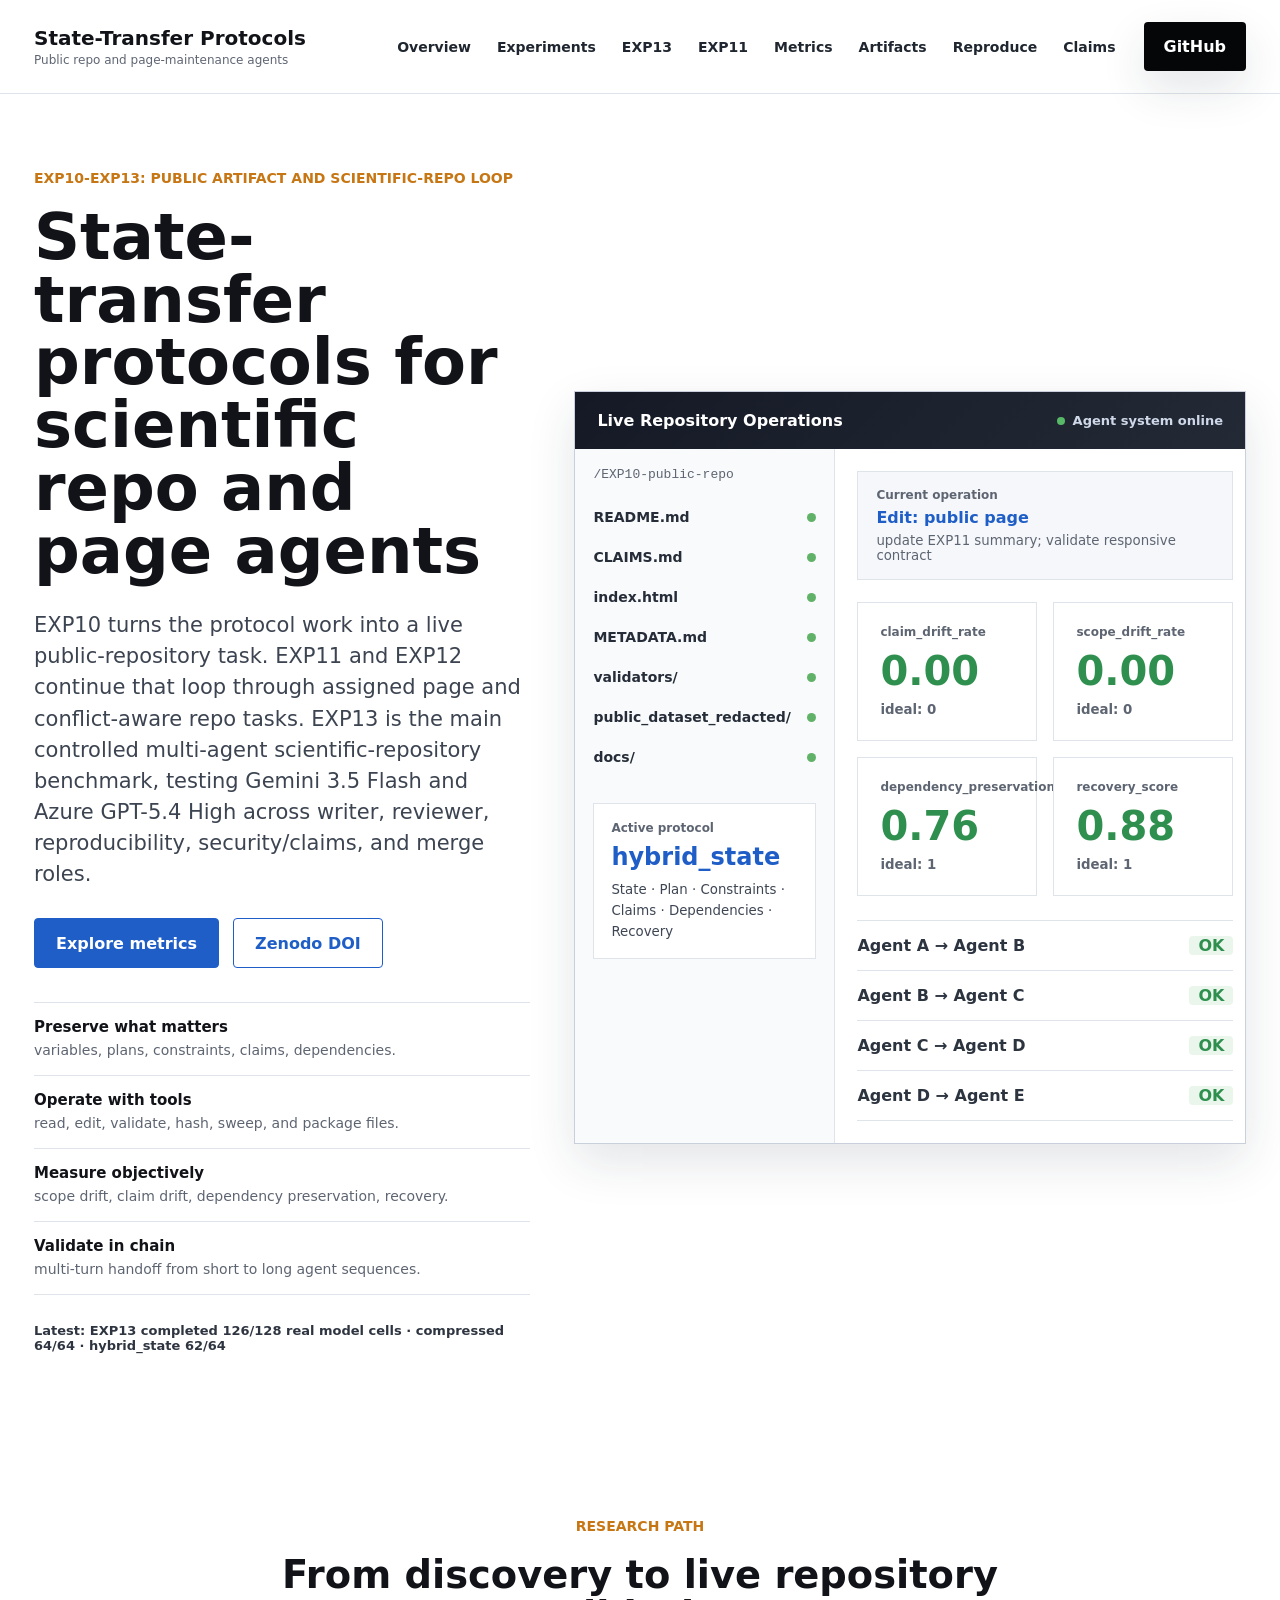
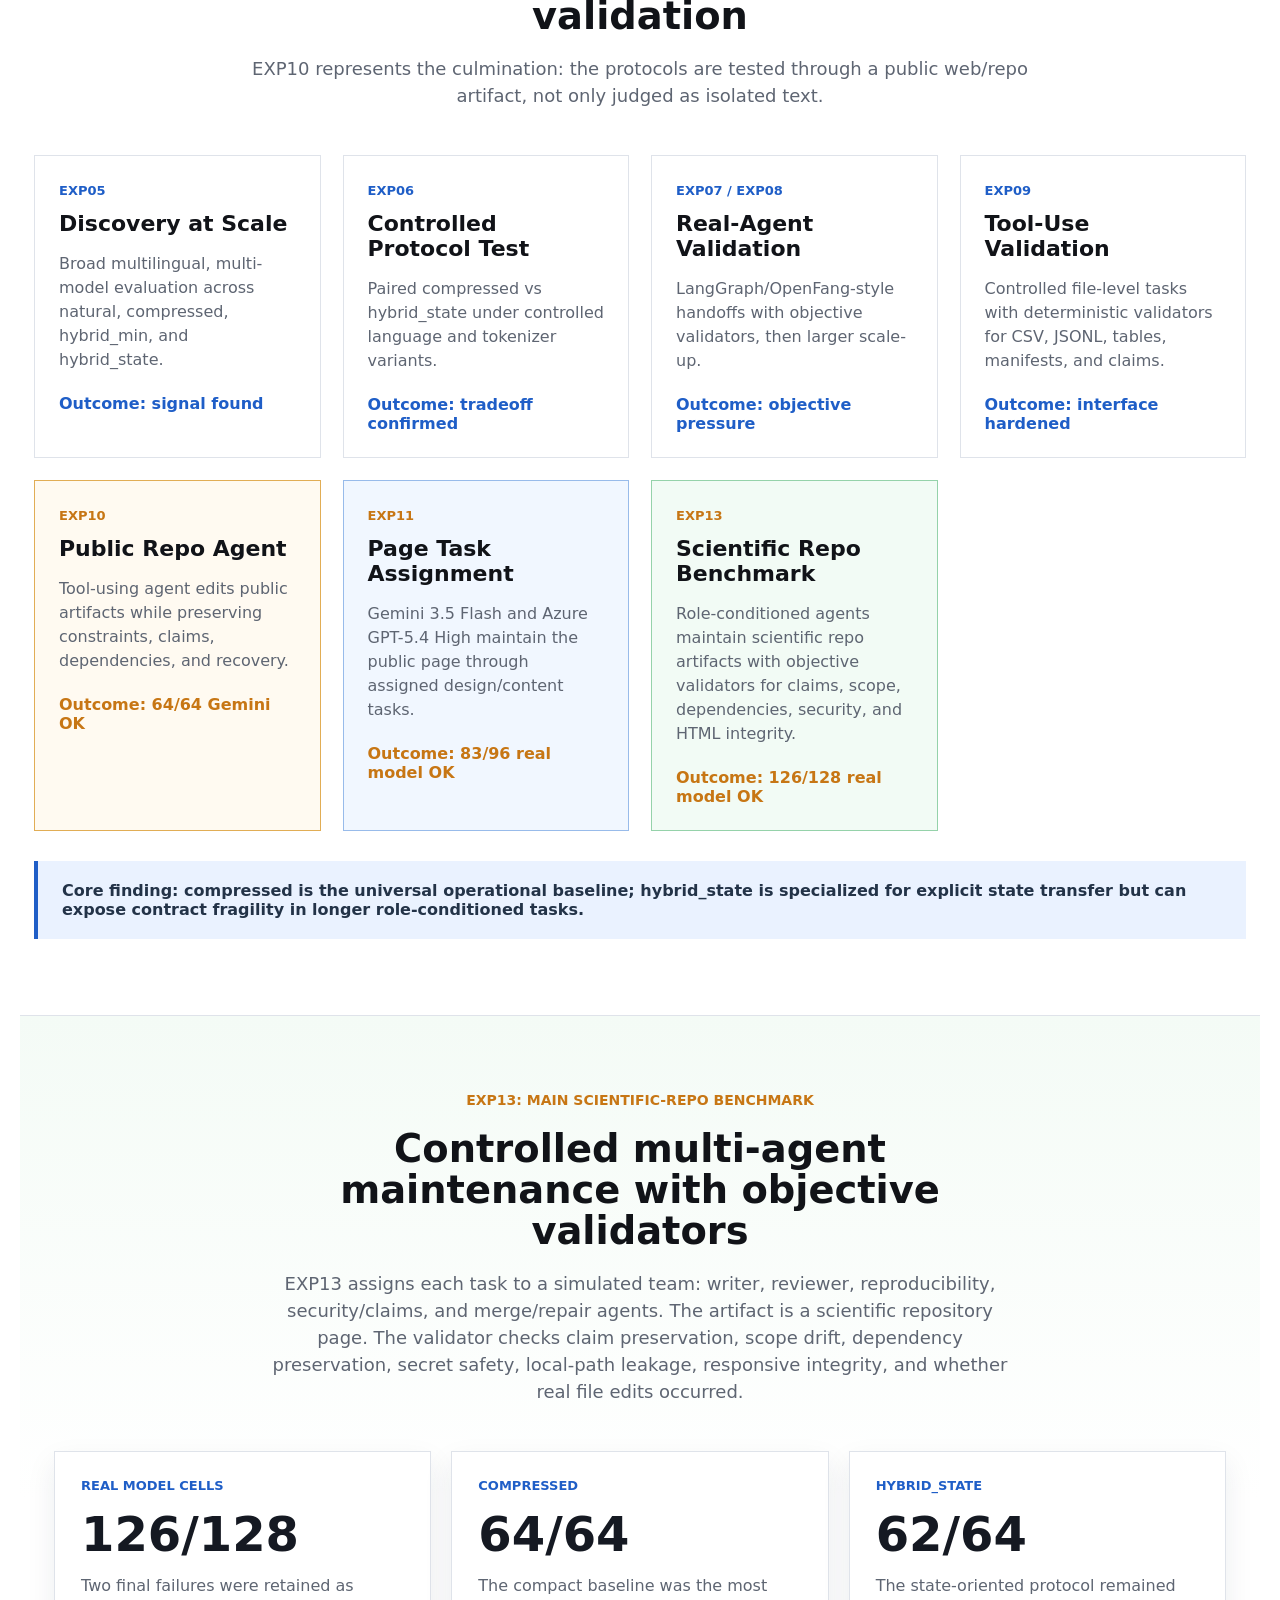
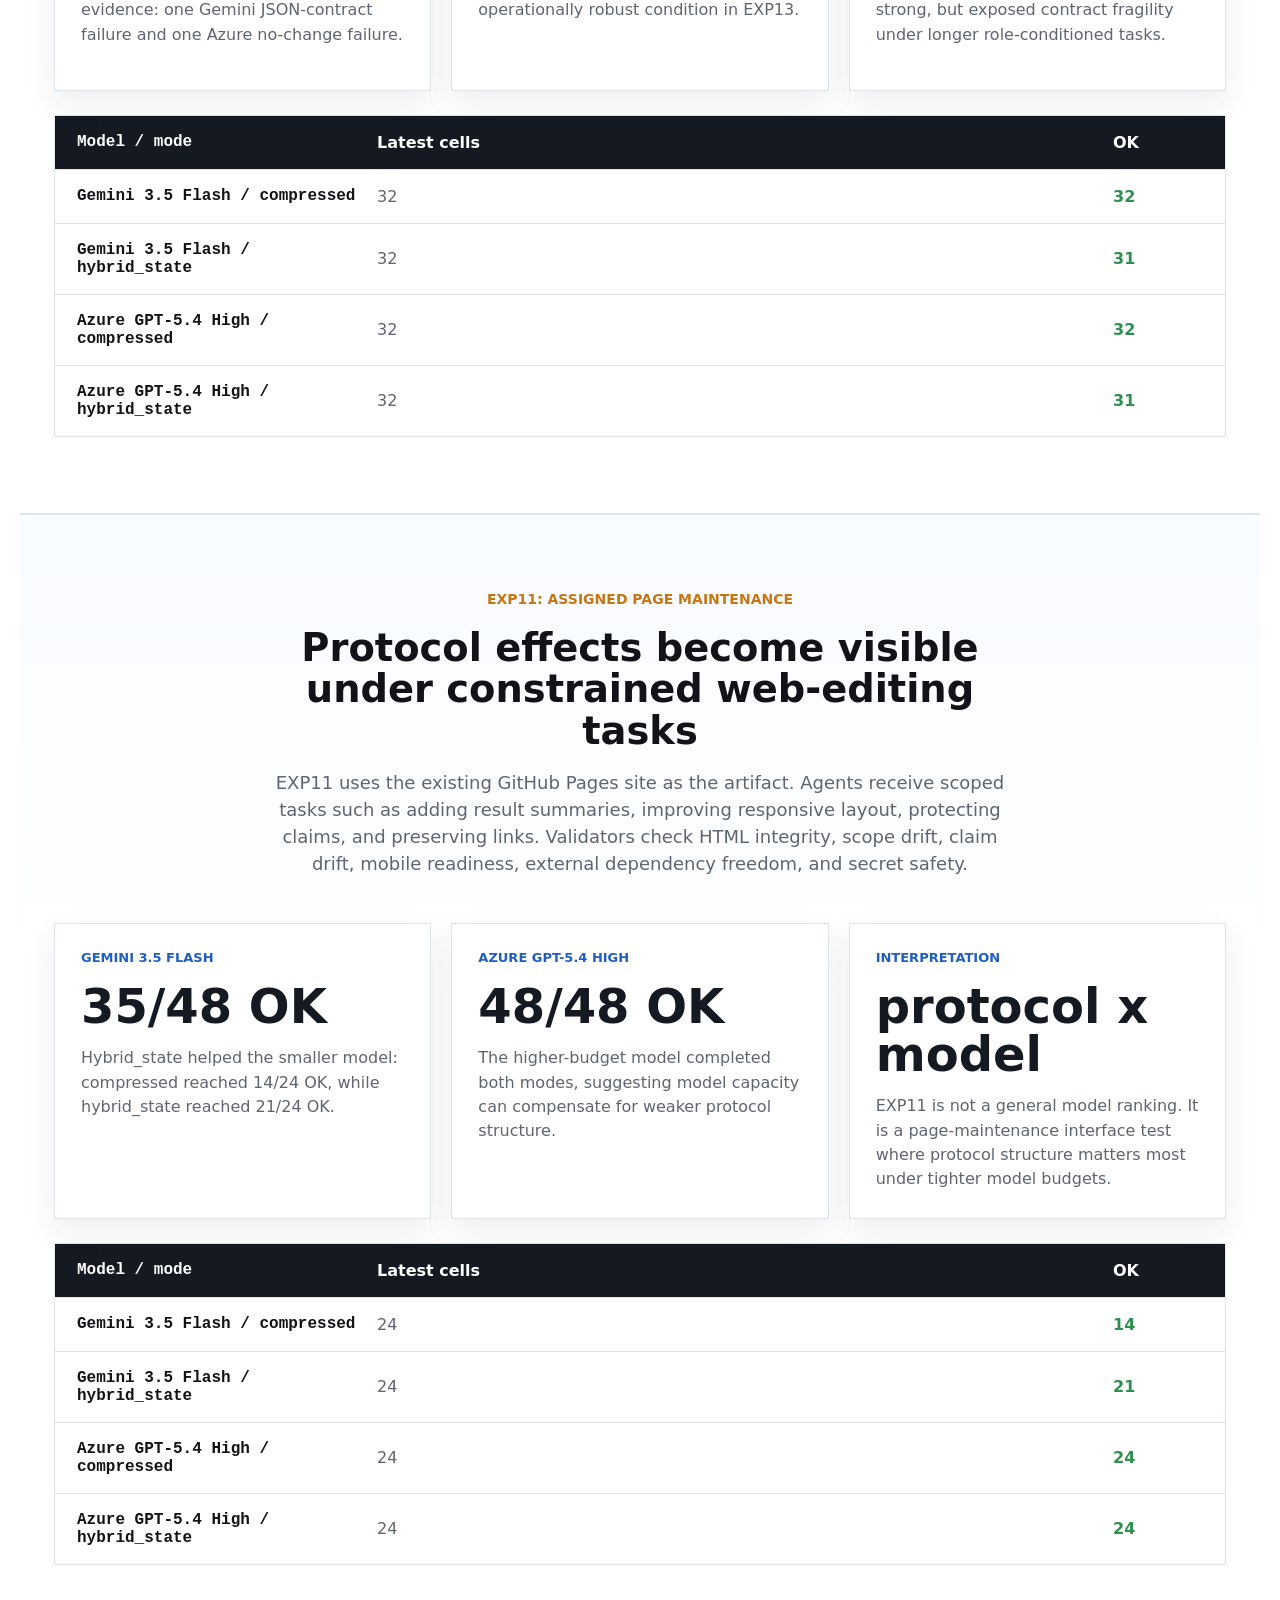
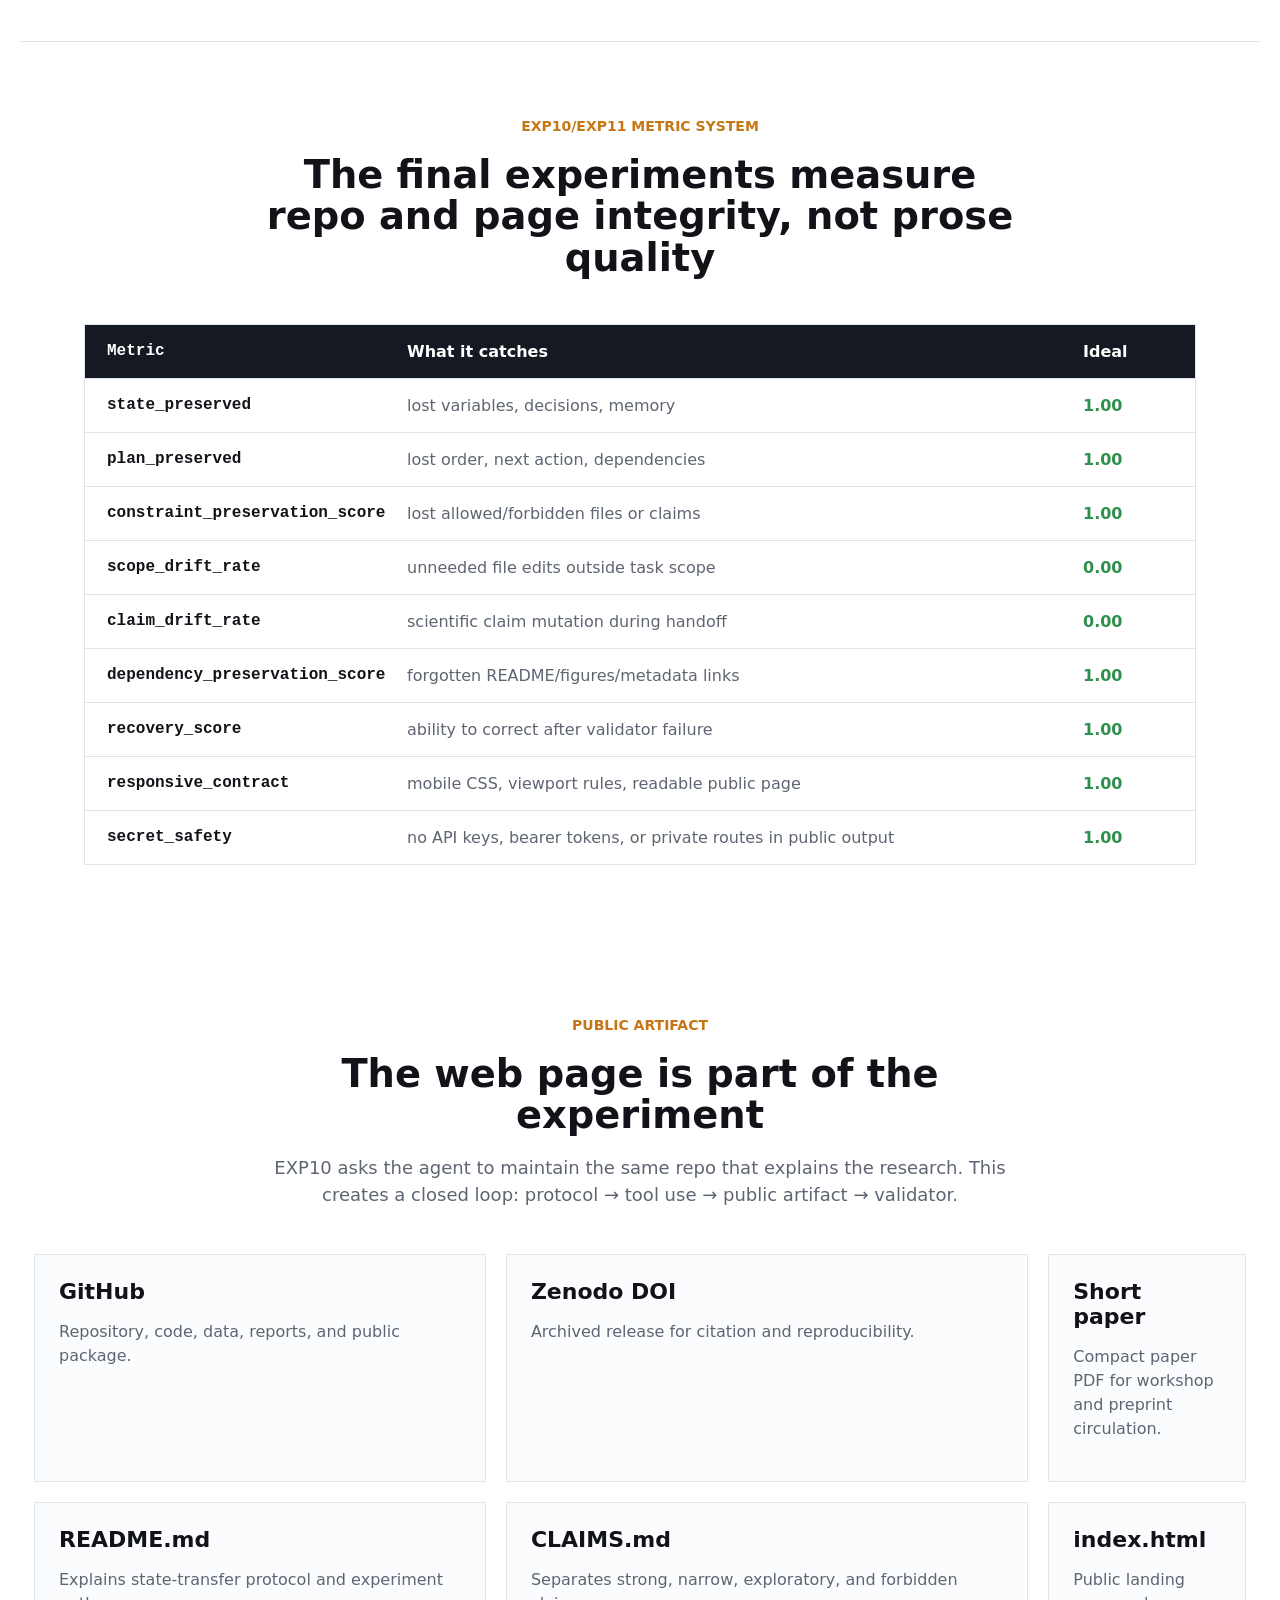
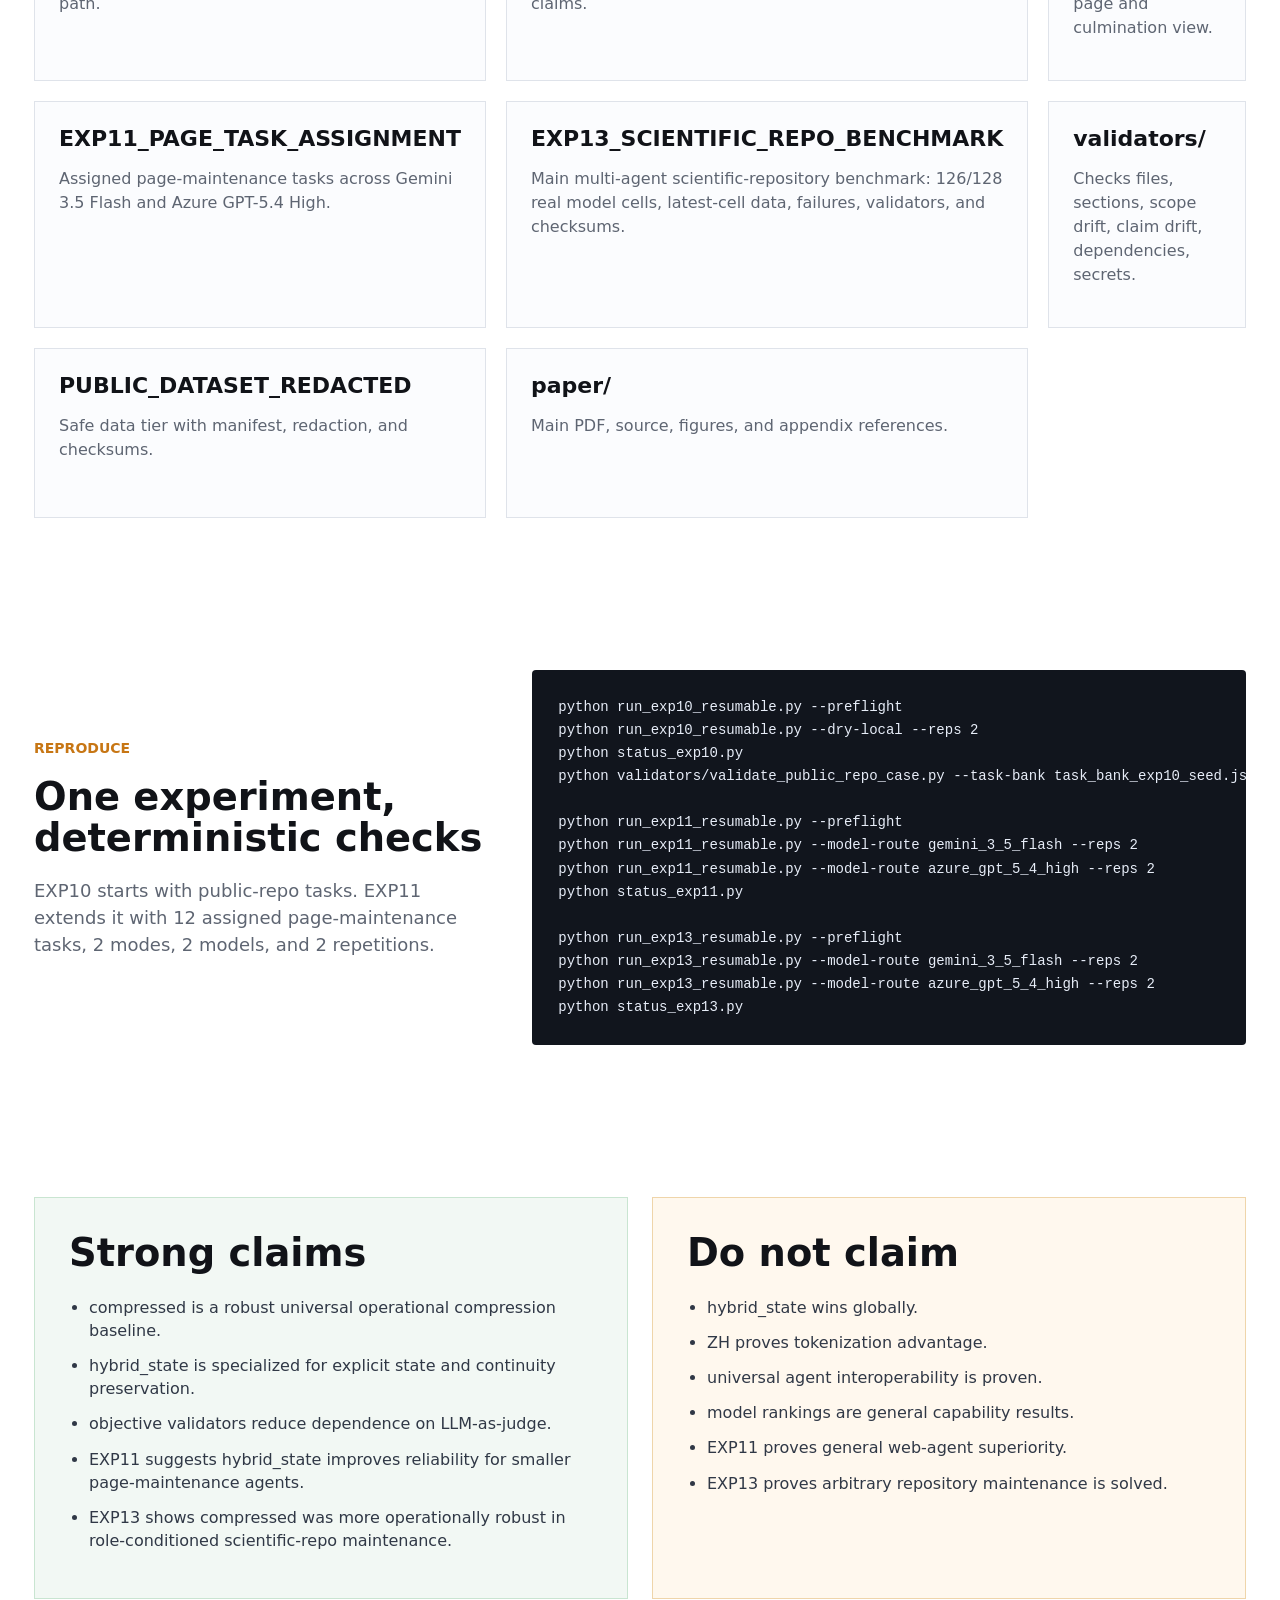
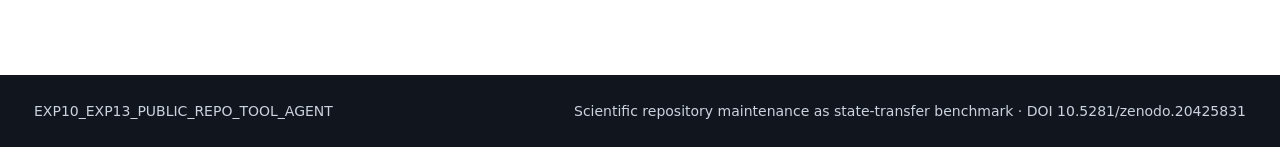
==== commit 92c39269: "release: add EXP13 benchmark artifacts" ====
--- a/docs/index.html
+++ b/docs/index.html
@@ -3,7 +3,7 @@
 <head>
   <meta charset="utf-8">
   <meta name="viewport" content="width=device-width, initial-scale=1">
-  <title>State-Transfer Protocols · EXP10/EXP11</title>
+  <title>State-Transfer Protocols · EXP10-EXP13</title>
   <link rel="stylesheet" href="styles.css">
 </head>
 <body>
@@ -15,6 +15,7 @@
     <nav class="nav" aria-label="Main navigation">
       <a href="#overview">Overview</a>
       <a href="#experiments">Experiments</a>
+      <a href="#exp13">EXP13</a>
       <a href="#exp11">EXP11</a>
       <a href="#metrics">Metrics</a>
       <a href="#artifacts">Artifacts</a>
@@ -27,13 +28,14 @@
   <main>
     <section id="overview" class="hero section">
       <div class="hero-copy">
-        <p class="section-label">EXP10/EXP11: public artifact loop</p>
+        <p class="section-label">EXP10-EXP13: public artifact and scientific-repo loop</p>
         <h1>State-transfer protocols for scientific repo and page agents</h1>
         <p class="lead">
           EXP10 turns the protocol work into a live public-repository task.
-          EXP11 continues that loop by assigning page-maintenance tasks to
-          Gemini 3.5 Flash and Azure GPT-5.4 High while tracking state,
-          plan, constraints, claims, dependencies, responsive design, and recovery.
+          EXP11 and EXP12 continue that loop through assigned page and conflict-aware repo tasks.
+          EXP13 is the main controlled multi-agent scientific-repository benchmark,
+          testing Gemini 3.5 Flash and Azure GPT-5.4 High across writer, reviewer,
+          reproducibility, security/claims, and merge roles.
         </p>
         <div class="hero-actions">
           <a class="button primary" href="#metrics">Explore metrics</a>
@@ -45,7 +47,7 @@
           <li><strong>Measure objectively</strong><span>scope drift, claim drift, dependency preservation, recovery.</span></li>
           <li><strong>Validate in chain</strong><span>multi-turn handoff from short to long agent sequences.</span></li>
         </ul>
-        <p class="run-line">Latest: EXP11 completed 96 real model cells · Gemini 35/48 OK · Azure GPT-5.4 High 48/48 OK</p>
+        <p class="run-line">Latest: EXP13 completed 126/128 real model cells · compressed 64/64 · hybrid_state 62/64</p>
       </div>
 
       <aside class="ops-panel" aria-label="Live repository operations summary">
@@ -153,8 +155,54 @@
           <p>Gemini 3.5 Flash and Azure GPT-5.4 High maintain the public page through assigned design/content tasks.</p>
           <strong>Outcome: 83/96 real model OK</strong>
         </article>
-      </div>
-      <p class="core-finding">Core finding: compressed is the universal baseline; hybrid_state is specialized for preserving state, constraints, and claims in real agent handoffs.</p>
+        <article class="highlight green">
+          <span>EXP13</span>
+          <h3>Scientific Repo Benchmark</h3>
+          <p>Role-conditioned agents maintain scientific repo artifacts with objective validators for claims, scope, dependencies, security, and HTML integrity.</p>
+          <strong>Outcome: 126/128 real model OK</strong>
+        </article>
+      </div>
+      <p class="core-finding">Core finding: compressed is the universal operational baseline; hybrid_state is specialized for explicit state transfer but can expose contract fragility in longer role-conditioned tasks.</p>
+    </section>
+
+    <section id="exp13" class="section exp13-highlight">
+      <div class="section-heading narrow">
+        <p class="section-label">EXP13: main scientific-repo benchmark</p>
+        <h2>Controlled multi-agent maintenance with objective validators</h2>
+        <p>
+          EXP13 assigns each task to a simulated team: writer, reviewer, reproducibility, security/claims, and merge/repair agents.
+          The artifact is a scientific repository page. The validator checks claim preservation, scope drift, dependency preservation,
+          secret safety, local-path leakage, responsive integrity, and whether real file edits occurred.
+        </p>
+      </div>
+
+      <div class="result-grid">
+        <article class="result-card">
+          <span class="result-label">Real model cells</span>
+          <strong class="score">126/128</strong>
+          <p>Two final failures were retained as evidence: one Gemini JSON-contract failure and one Azure no-change failure.</p>
+        </article>
+        <article class="result-card">
+          <span class="result-label">compressed</span>
+          <strong class="score">64/64</strong>
+          <p>The compact baseline was the most operationally robust condition in EXP13.</p>
+        </article>
+        <article class="result-card">
+          <span class="result-label">hybrid_state</span>
+          <strong class="score">62/64</strong>
+          <p>The state-oriented protocol remained strong, but exposed contract fragility under longer role-conditioned tasks.</p>
+        </article>
+      </div>
+
+      <div class="comparison-table" role="table" aria-label="EXP13 model and mode summary">
+        <div class="row header" role="row">
+          <span>Model / mode</span><span>Latest cells</span><span>OK</span>
+        </div>
+        <div class="row"><span>Gemini 3.5 Flash / compressed</span><span>32</span><span>32</span></div>
+        <div class="row"><span>Gemini 3.5 Flash / hybrid_state</span><span>32</span><span>31</span></div>
+        <div class="row"><span>Azure GPT-5.4 High / compressed</span><span>32</span><span>32</span></div>
+        <div class="row"><span>Azure GPT-5.4 High / hybrid_state</span><span>32</span><span>31</span></div>
+      </div>
     </section>
 
     <section id="exp11" class="section exp11-highlight">
@@ -232,6 +280,7 @@
         <article><h3>CLAIMS.md</h3><p>Separates strong, narrow, exploratory, and forbidden claims.</p></article>
         <article><h3>index.html</h3><p>Public landing page and culmination view.</p></article>
         <article><h3>EXP11_PAGE_TASK_ASSIGNMENT</h3><p>Assigned page-maintenance tasks across Gemini 3.5 Flash and Azure GPT-5.4 High.</p></article>
+        <article><h3>EXP13_SCIENTIFIC_REPO_BENCHMARK</h3><p>Main multi-agent scientific-repository benchmark: 126/128 real model cells, latest-cell data, failures, validators, and checksums.</p></article>
         <article><h3>validators/</h3><p>Checks files, sections, scope drift, claim drift, dependencies, secrets.</p></article>
         <article><h3>PUBLIC_DATASET_REDACTED</h3><p>Safe data tier with manifest, redaction, and checksums.</p></article>
         <article><h3>paper/</h3><p>Main PDF, source, figures, and appendix references.</p></article>
@@ -252,7 +301,12 @@
 python run_exp11_resumable.py --preflight
 python run_exp11_resumable.py --model-route gemini_3_5_flash --reps 2
 python run_exp11_resumable.py --model-route azure_gpt_5_4_high --reps 2
-python status_exp11.py</code></pre>
+python status_exp11.py
+
+python run_exp13_resumable.py --preflight
+python run_exp13_resumable.py --model-route gemini_3_5_flash --reps 2
+python run_exp13_resumable.py --model-route azure_gpt_5_4_high --reps 2
+python status_exp13.py</code></pre>
     </section>
 
     <section id="claims" class="section claims">
@@ -263,6 +317,7 @@
           <li>hybrid_state is specialized for explicit state and continuity preservation.</li>
           <li>objective validators reduce dependence on LLM-as-judge.</li>
           <li>EXP11 suggests hybrid_state improves reliability for smaller page-maintenance agents.</li>
+          <li>EXP13 shows compressed was more operationally robust in role-conditioned scientific-repo maintenance.</li>
         </ul>
       </div>
       <div class="claim-column careful">
@@ -273,13 +328,14 @@
           <li>universal agent interoperability is proven.</li>
           <li>model rankings are general capability results.</li>
           <li>EXP11 proves general web-agent superiority.</li>
+          <li>EXP13 proves arbitrary repository maintenance is solved.</li>
         </ul>
       </div>
     </section>
   </main>
 
   <footer class="footer">
-    <span>EXP10_EXP11_PUBLIC_REPO_TOOL_AGENT</span>
+        <span>EXP10_EXP13_PUBLIC_REPO_TOOL_AGENT</span>
     <span>Scientific repository maintenance as state-transfer benchmark · DOI 10.5281/zenodo.20425831</span>
   </footer>
 </body>
--- a/docs/styles.css
+++ b/docs/styles.css
@@ -333,6 +333,11 @@
   background: #f1f7ff;
 }
 
+.timeline article.highlight.green {
+  border-color: #95d2aa;
+  background: #f2fbf5;
+}
+
 .timeline span {
   color: var(--blue);
   font-size: 13px;
@@ -357,6 +362,13 @@
 .exp11-highlight {
   max-width: 1240px;
   background: linear-gradient(180deg, #f8fbff 0%, #fff 42%);
+  border-top: 1px solid var(--line);
+  border-bottom: 1px solid var(--line);
+}
+
+.exp13-highlight {
+  max-width: 1240px;
+  background: linear-gradient(180deg, #f4fbf6 0%, #fff 44%);
   border-top: 1px solid var(--line);
   border-bottom: 1px solid var(--line);
 }
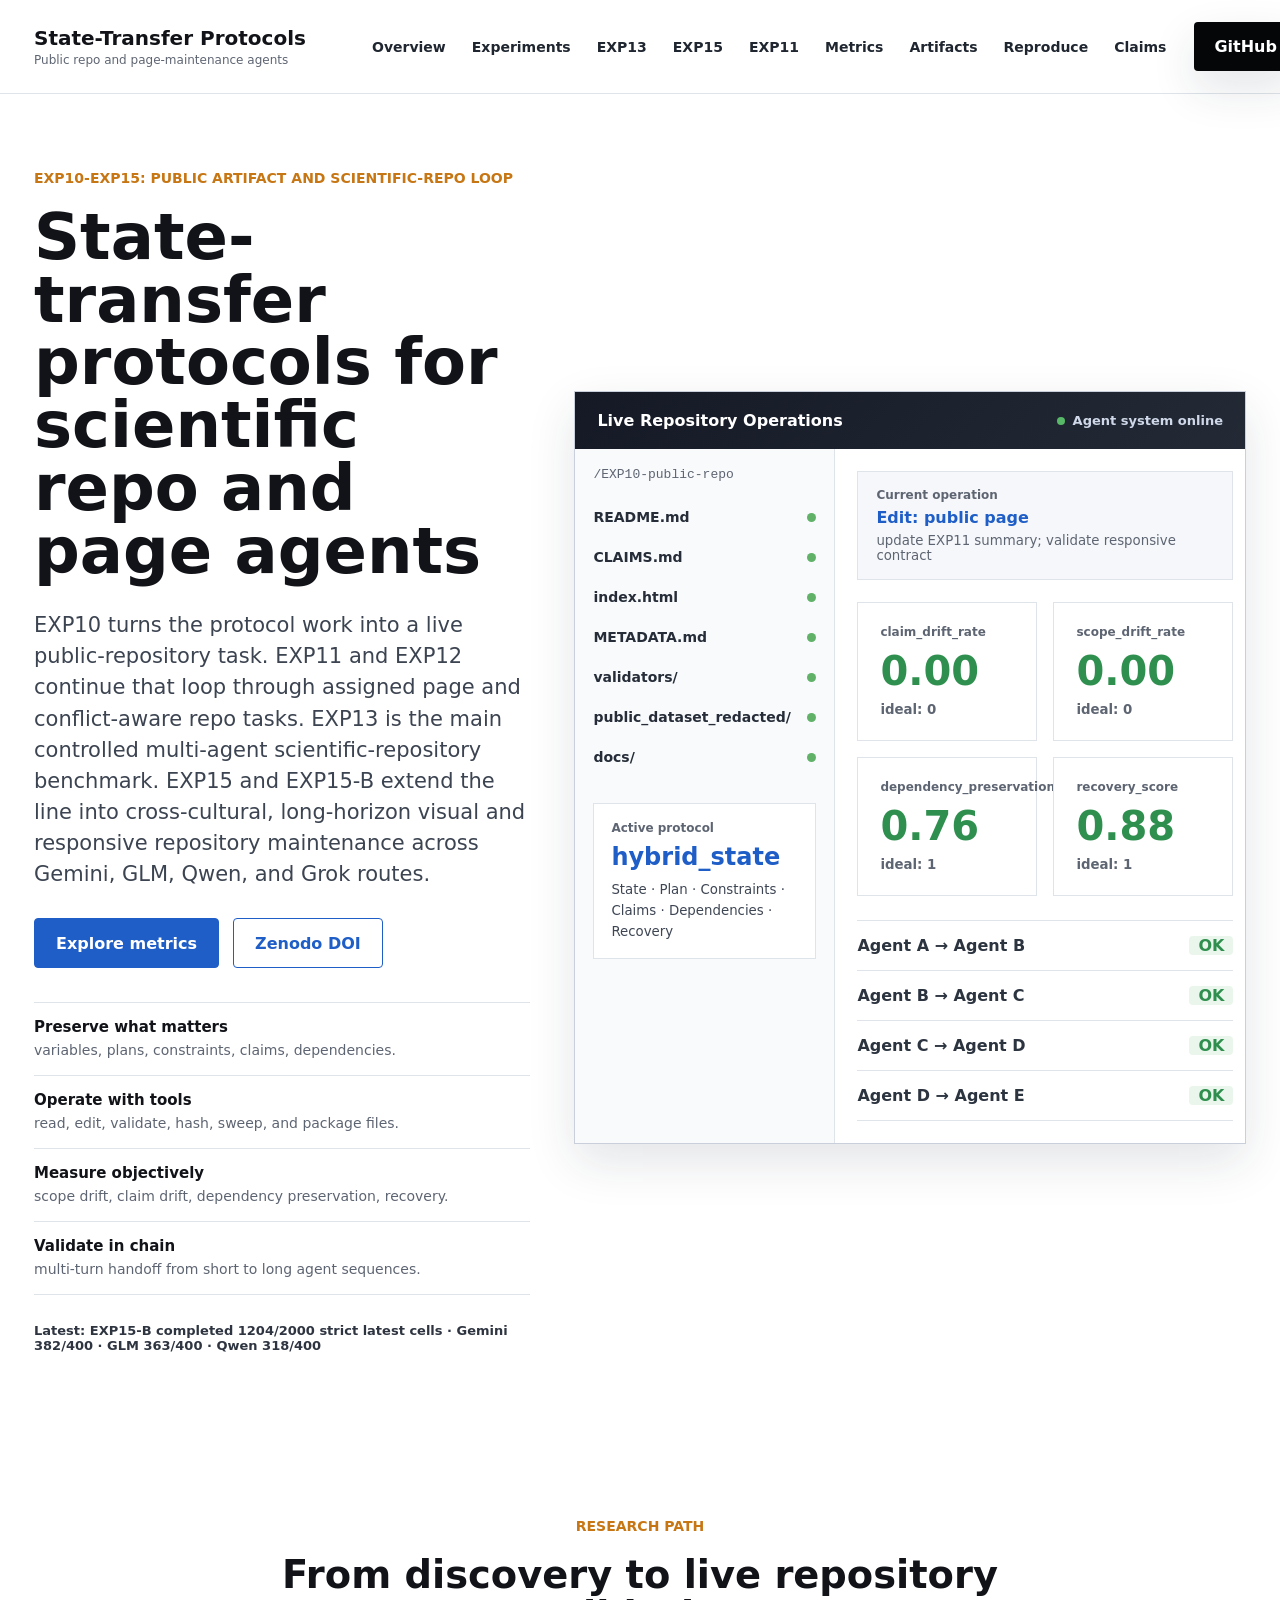
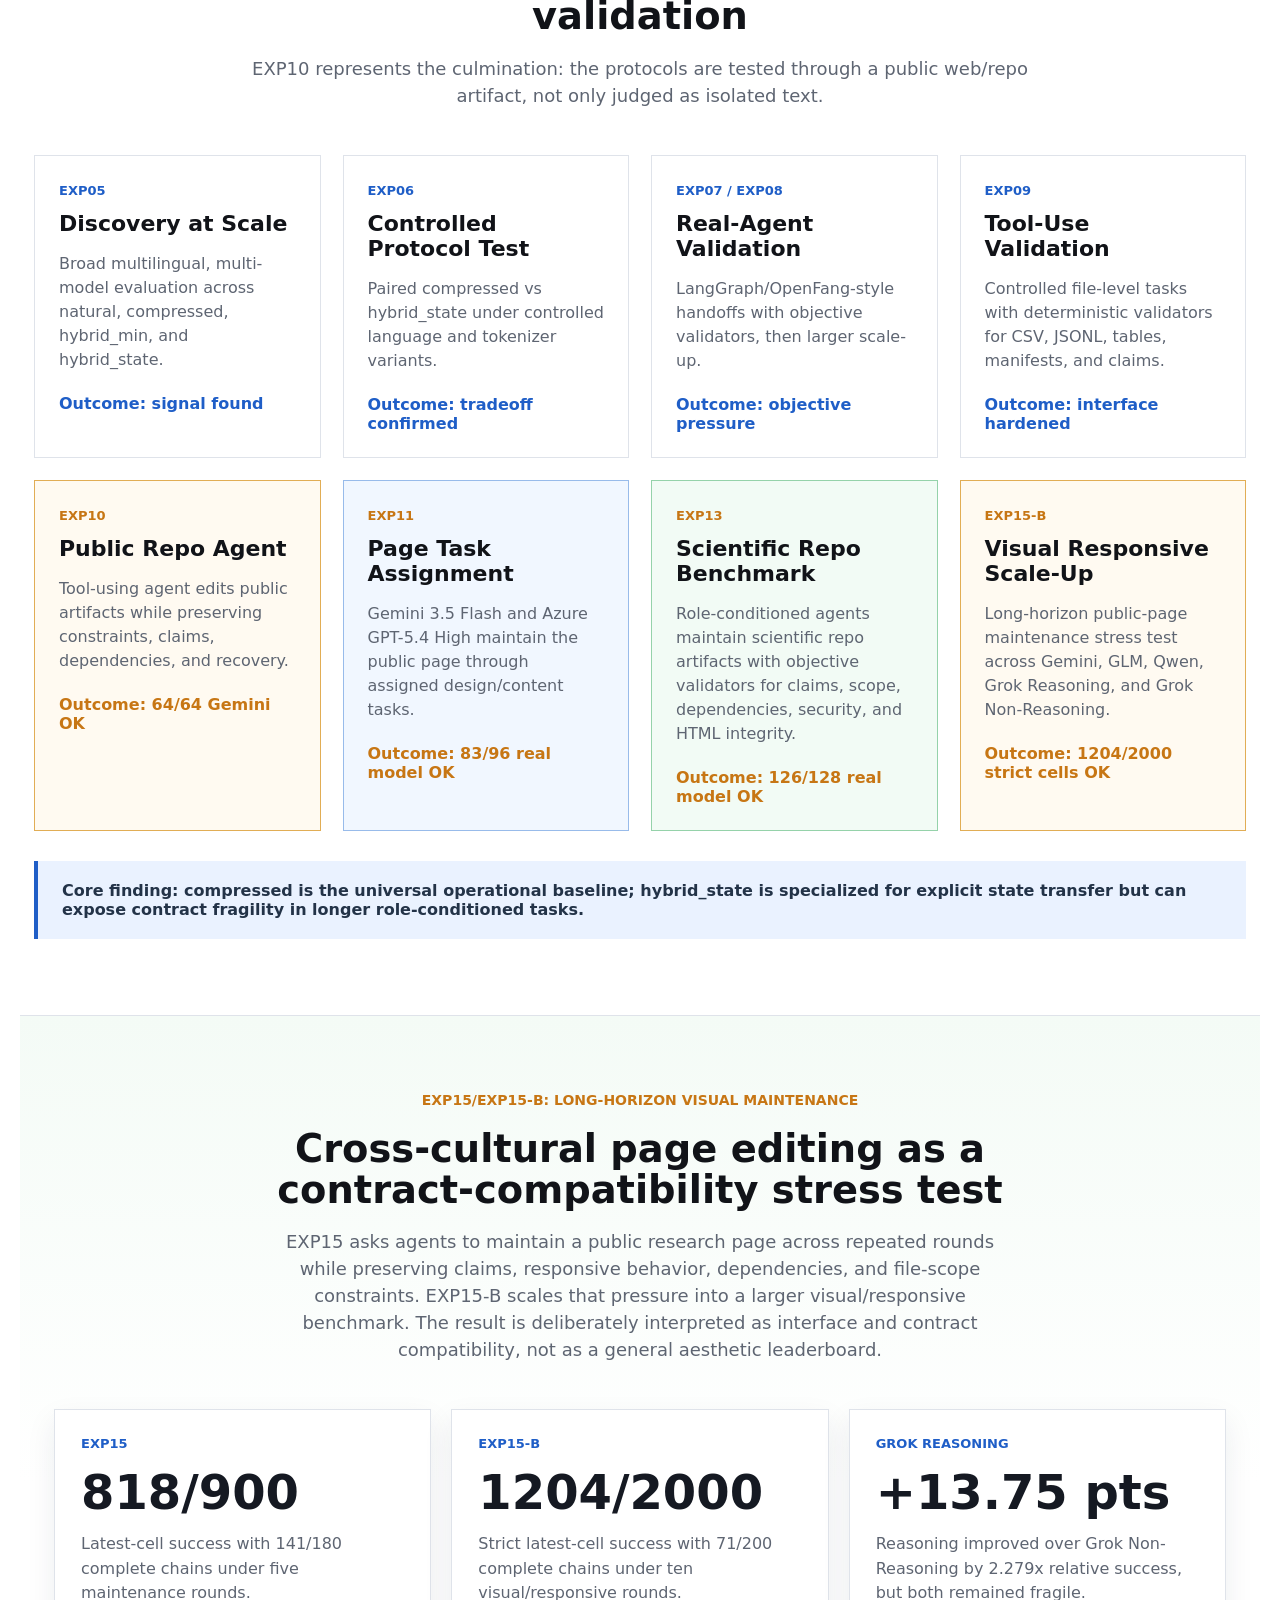
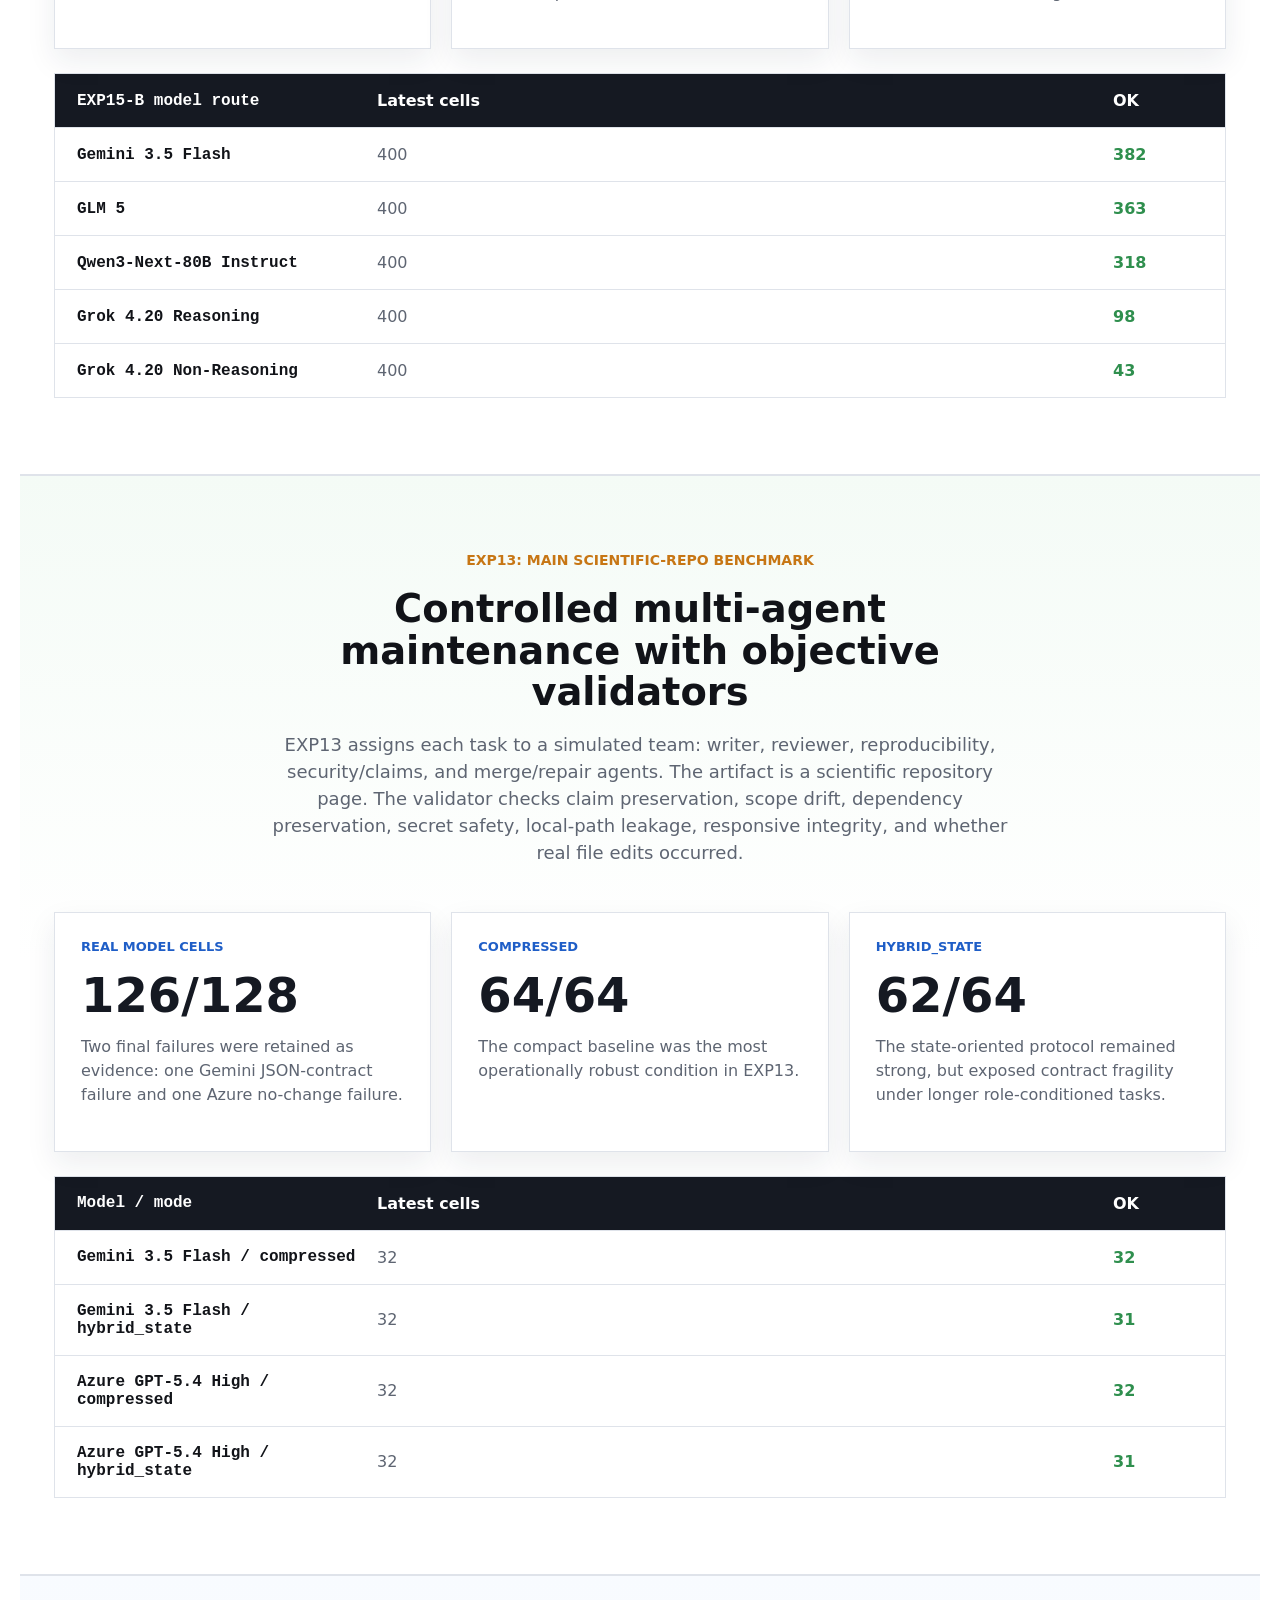
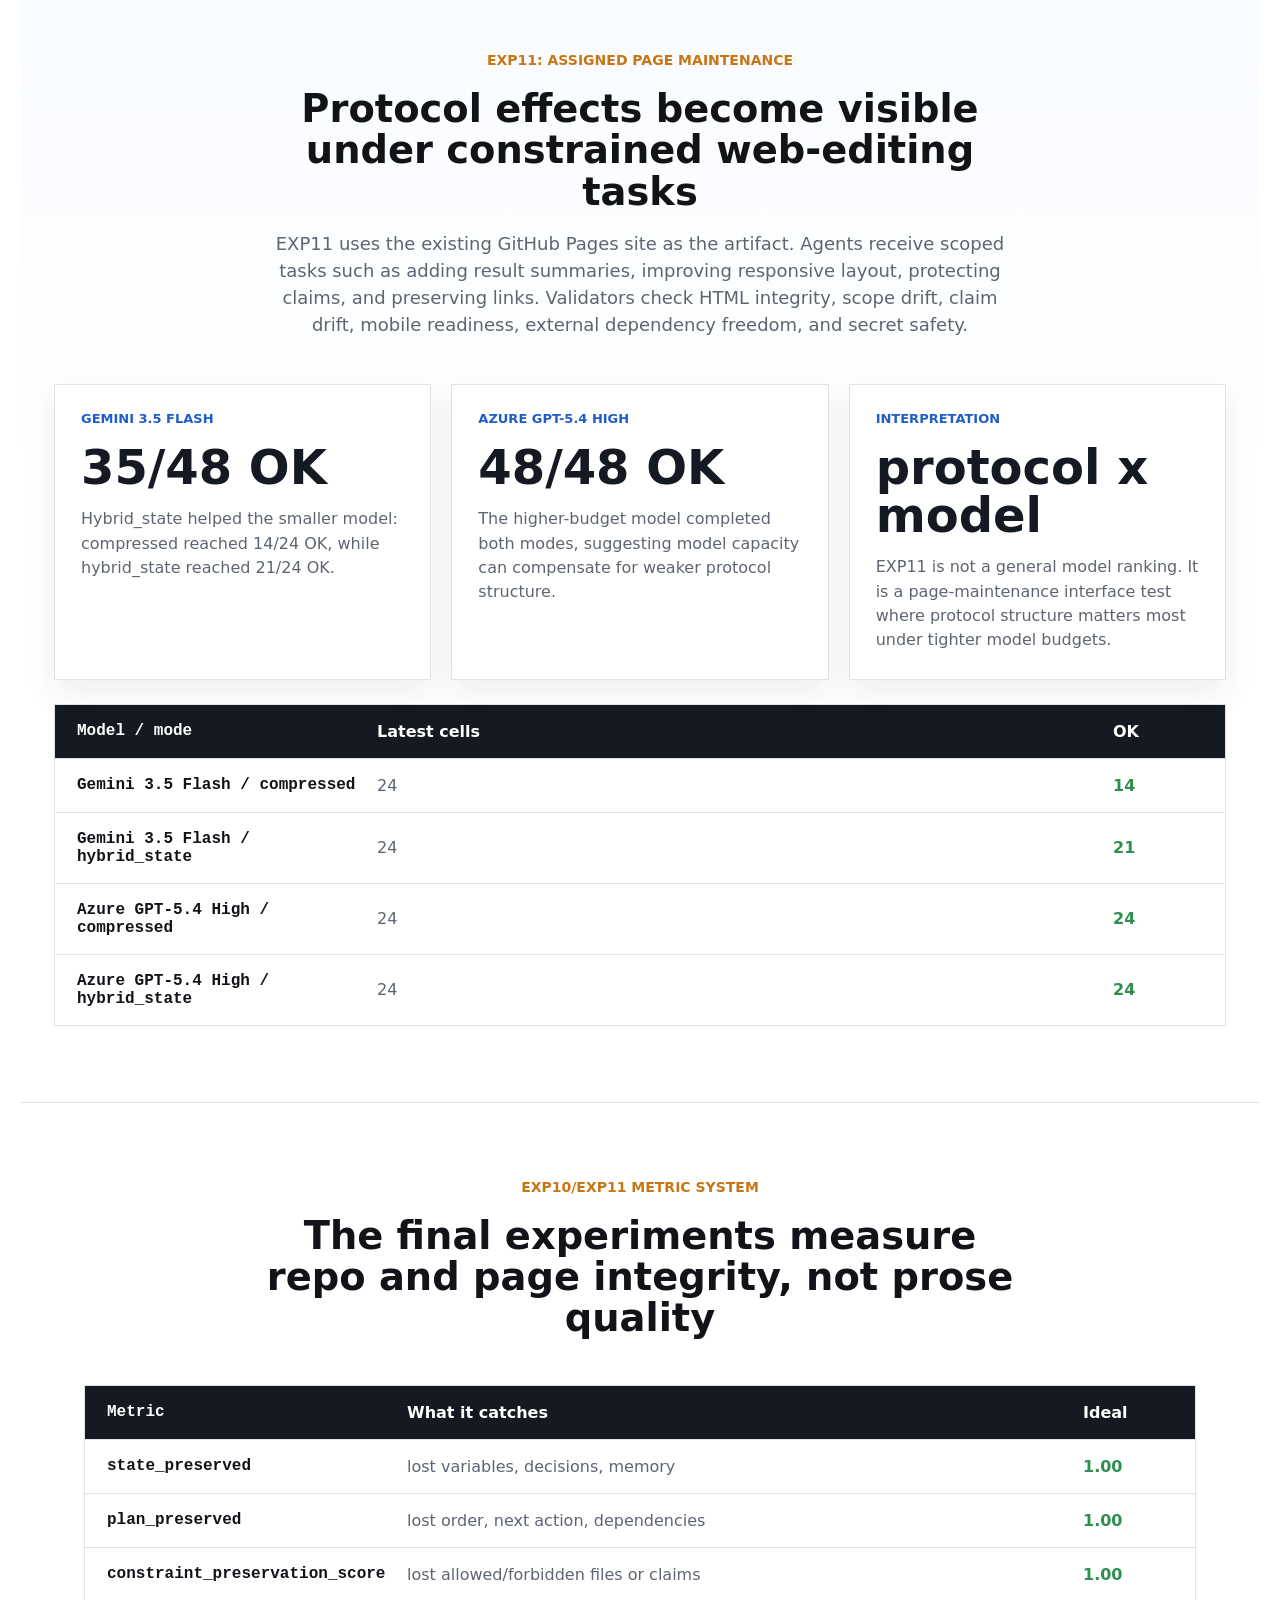
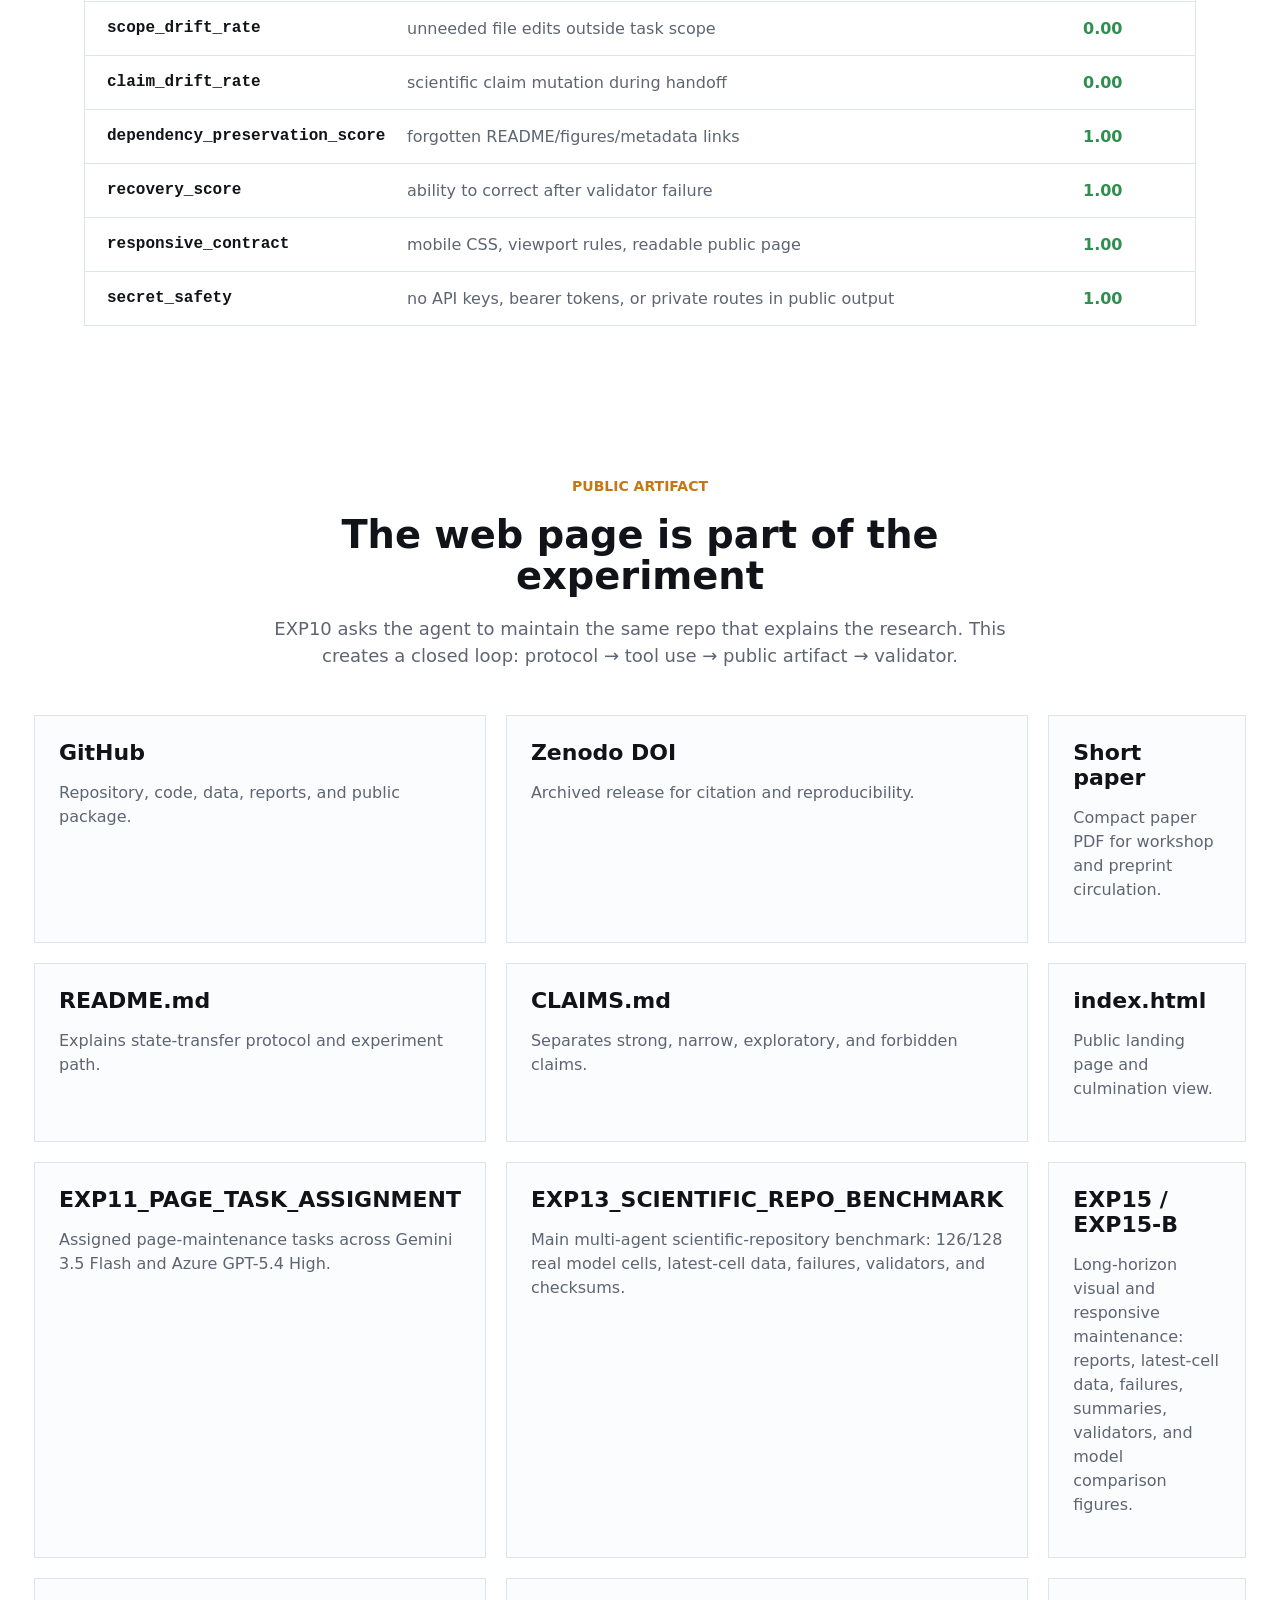
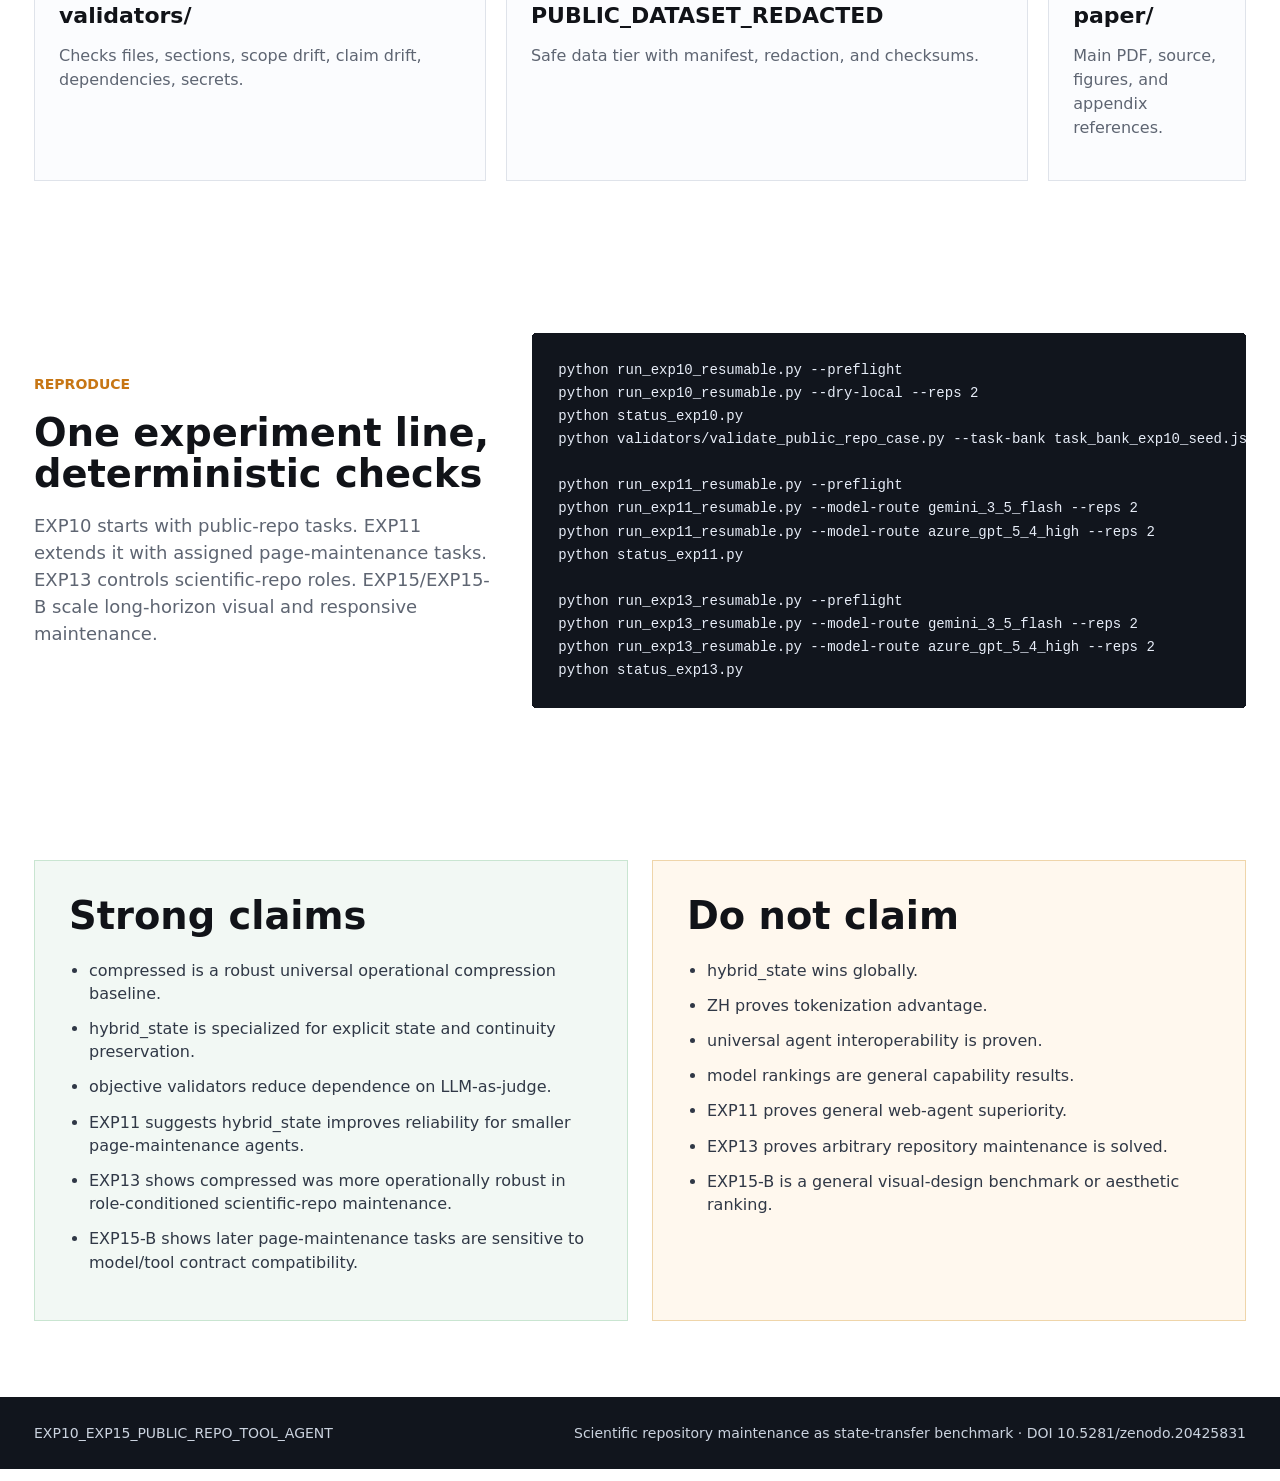
==== commit ea40203f: "docs: add EXP15 release artifacts" ====
--- a/docs/index.html
+++ b/docs/index.html
@@ -3,7 +3,7 @@
 <head>
   <meta charset="utf-8">
   <meta name="viewport" content="width=device-width, initial-scale=1">
-  <title>State-Transfer Protocols · EXP10-EXP13</title>
+  <title>State-Transfer Protocols · EXP10-EXP15</title>
   <link rel="stylesheet" href="styles.css">
 </head>
 <body>
@@ -16,6 +16,7 @@
       <a href="#overview">Overview</a>
       <a href="#experiments">Experiments</a>
       <a href="#exp13">EXP13</a>
+      <a href="#exp15">EXP15</a>
       <a href="#exp11">EXP11</a>
       <a href="#metrics">Metrics</a>
       <a href="#artifacts">Artifacts</a>
@@ -28,14 +29,14 @@
   <main>
     <section id="overview" class="hero section">
       <div class="hero-copy">
-        <p class="section-label">EXP10-EXP13: public artifact and scientific-repo loop</p>
+        <p class="section-label">EXP10-EXP15: public artifact and scientific-repo loop</p>
         <h1>State-transfer protocols for scientific repo and page agents</h1>
         <p class="lead">
           EXP10 turns the protocol work into a live public-repository task.
           EXP11 and EXP12 continue that loop through assigned page and conflict-aware repo tasks.
-          EXP13 is the main controlled multi-agent scientific-repository benchmark,
-          testing Gemini 3.5 Flash and Azure GPT-5.4 High across writer, reviewer,
-          reproducibility, security/claims, and merge roles.
+          EXP13 is the main controlled multi-agent scientific-repository benchmark.
+          EXP15 and EXP15-B extend the line into cross-cultural, long-horizon visual
+          and responsive repository maintenance across Gemini, GLM, Qwen, and Grok routes.
         </p>
         <div class="hero-actions">
           <a class="button primary" href="#metrics">Explore metrics</a>
@@ -47,7 +48,7 @@
           <li><strong>Measure objectively</strong><span>scope drift, claim drift, dependency preservation, recovery.</span></li>
           <li><strong>Validate in chain</strong><span>multi-turn handoff from short to long agent sequences.</span></li>
         </ul>
-        <p class="run-line">Latest: EXP13 completed 126/128 real model cells · compressed 64/64 · hybrid_state 62/64</p>
+        <p class="run-line">Latest: EXP15-B completed 1204/2000 strict latest cells · Gemini 382/400 · GLM 363/400 · Qwen 318/400</p>
       </div>
 
       <aside class="ops-panel" aria-label="Live repository operations summary">
@@ -161,8 +162,56 @@
           <p>Role-conditioned agents maintain scientific repo artifacts with objective validators for claims, scope, dependencies, security, and HTML integrity.</p>
           <strong>Outcome: 126/128 real model OK</strong>
         </article>
+        <article class="highlight">
+          <span>EXP15-B</span>
+          <h3>Visual Responsive Scale-Up</h3>
+          <p>Long-horizon public-page maintenance stress test across Gemini, GLM, Qwen, Grok Reasoning, and Grok Non-Reasoning.</p>
+          <strong>Outcome: 1204/2000 strict cells OK</strong>
+        </article>
       </div>
       <p class="core-finding">Core finding: compressed is the universal operational baseline; hybrid_state is specialized for explicit state transfer but can expose contract fragility in longer role-conditioned tasks.</p>
+    </section>
+
+    <section id="exp15" class="section exp13-highlight">
+      <div class="section-heading narrow">
+        <p class="section-label">EXP15/EXP15-B: long-horizon visual maintenance</p>
+        <h2>Cross-cultural page editing as a contract-compatibility stress test</h2>
+        <p>
+          EXP15 asks agents to maintain a public research page across repeated rounds while preserving claims,
+          responsive behavior, dependencies, and file-scope constraints. EXP15-B scales that pressure into
+          a larger visual/responsive benchmark. The result is deliberately interpreted as interface and contract
+          compatibility, not as a general aesthetic leaderboard.
+        </p>
+      </div>
+
+      <div class="result-grid">
+        <article class="result-card">
+          <span class="result-label">EXP15</span>
+          <strong class="score">818/900</strong>
+          <p>Latest-cell success with 141/180 complete chains under five maintenance rounds.</p>
+        </article>
+        <article class="result-card">
+          <span class="result-label">EXP15-B</span>
+          <strong class="score">1204/2000</strong>
+          <p>Strict latest-cell success with 71/200 complete chains under ten visual/responsive rounds.</p>
+        </article>
+        <article class="result-card">
+          <span class="result-label">Grok Reasoning</span>
+          <strong class="score">+13.75 pts</strong>
+          <p>Reasoning improved over Grok Non-Reasoning by 2.279x relative success, but both remained fragile.</p>
+        </article>
+      </div>
+
+      <div class="comparison-table" role="table" aria-label="EXP15-B model summary">
+        <div class="row header" role="row">
+          <span>EXP15-B model route</span><span>Latest cells</span><span>OK</span>
+        </div>
+        <div class="row"><span>Gemini 3.5 Flash</span><span>400</span><span>382</span></div>
+        <div class="row"><span>GLM 5</span><span>400</span><span>363</span></div>
+        <div class="row"><span>Qwen3-Next-80B Instruct</span><span>400</span><span>318</span></div>
+        <div class="row"><span>Grok 4.20 Reasoning</span><span>400</span><span>98</span></div>
+        <div class="row"><span>Grok 4.20 Non-Reasoning</span><span>400</span><span>43</span></div>
+      </div>
     </section>
 
     <section id="exp13" class="section exp13-highlight">
@@ -281,6 +330,7 @@
         <article><h3>index.html</h3><p>Public landing page and culmination view.</p></article>
         <article><h3>EXP11_PAGE_TASK_ASSIGNMENT</h3><p>Assigned page-maintenance tasks across Gemini 3.5 Flash and Azure GPT-5.4 High.</p></article>
         <article><h3>EXP13_SCIENTIFIC_REPO_BENCHMARK</h3><p>Main multi-agent scientific-repository benchmark: 126/128 real model cells, latest-cell data, failures, validators, and checksums.</p></article>
+        <article><h3>EXP15 / EXP15-B</h3><p>Long-horizon visual and responsive maintenance: reports, latest-cell data, failures, summaries, validators, and model comparison figures.</p></article>
         <article><h3>validators/</h3><p>Checks files, sections, scope drift, claim drift, dependencies, secrets.</p></article>
         <article><h3>PUBLIC_DATASET_REDACTED</h3><p>Safe data tier with manifest, redaction, and checksums.</p></article>
         <article><h3>paper/</h3><p>Main PDF, source, figures, and appendix references.</p></article>
@@ -290,8 +340,8 @@
     <section id="reproduce" class="section reproduce">
       <div>
         <p class="section-label">Reproduce</p>
-        <h2>One experiment, deterministic checks</h2>
-        <p>EXP10 starts with public-repo tasks. EXP11 extends it with 12 assigned page-maintenance tasks, 2 modes, 2 models, and 2 repetitions.</p>
+        <h2>One experiment line, deterministic checks</h2>
+        <p>EXP10 starts with public-repo tasks. EXP11 extends it with assigned page-maintenance tasks. EXP13 controls scientific-repo roles. EXP15/EXP15-B scale long-horizon visual and responsive maintenance.</p>
       </div>
       <pre><code>python run_exp10_resumable.py --preflight
 python run_exp10_resumable.py --dry-local --reps 2
@@ -318,6 +368,7 @@
           <li>objective validators reduce dependence on LLM-as-judge.</li>
           <li>EXP11 suggests hybrid_state improves reliability for smaller page-maintenance agents.</li>
           <li>EXP13 shows compressed was more operationally robust in role-conditioned scientific-repo maintenance.</li>
+          <li>EXP15-B shows later page-maintenance tasks are sensitive to model/tool contract compatibility.</li>
         </ul>
       </div>
       <div class="claim-column careful">
@@ -329,13 +380,14 @@
           <li>model rankings are general capability results.</li>
           <li>EXP11 proves general web-agent superiority.</li>
           <li>EXP13 proves arbitrary repository maintenance is solved.</li>
+          <li>EXP15-B is a general visual-design benchmark or aesthetic ranking.</li>
         </ul>
       </div>
     </section>
   </main>
 
   <footer class="footer">
-        <span>EXP10_EXP13_PUBLIC_REPO_TOOL_AGENT</span>
+        <span>EXP10_EXP15_PUBLIC_REPO_TOOL_AGENT</span>
     <span>Scientific repository maintenance as state-transfer benchmark · DOI 10.5281/zenodo.20425831</span>
   </footer>
 </body>
